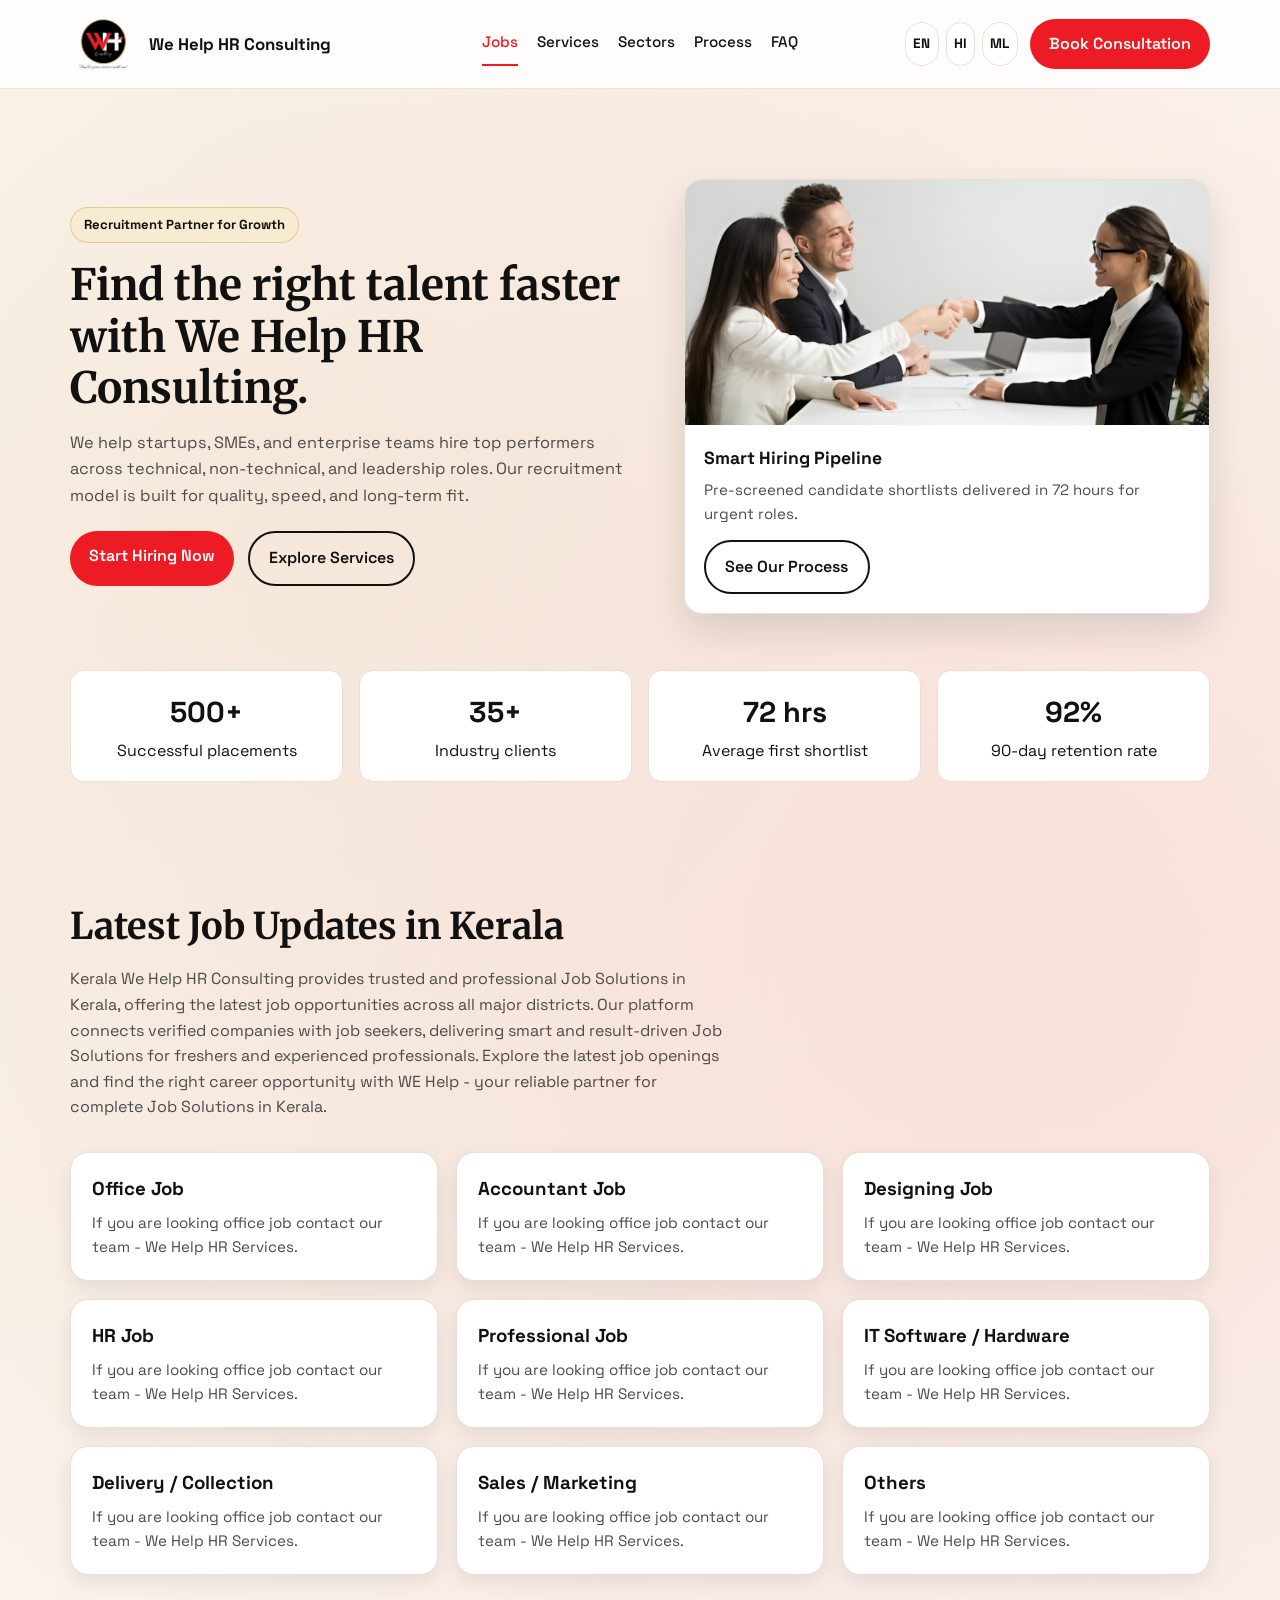
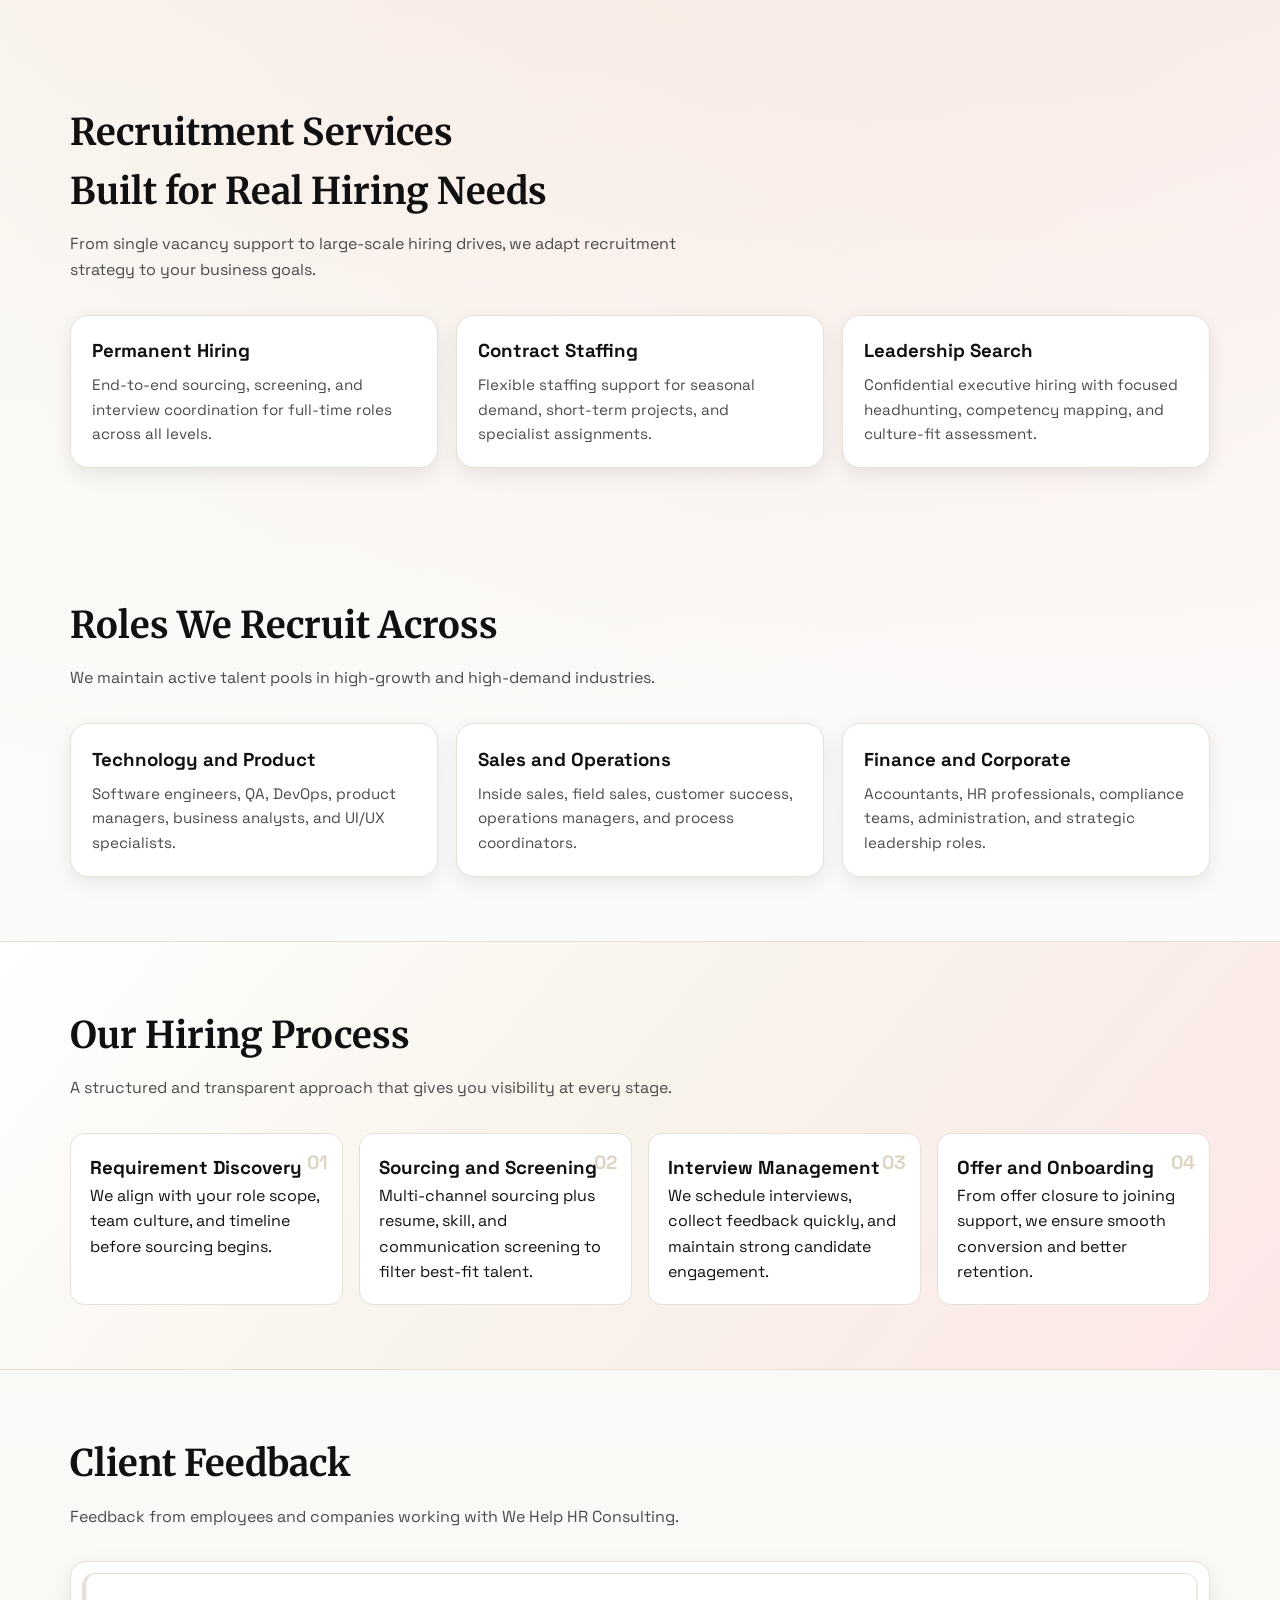
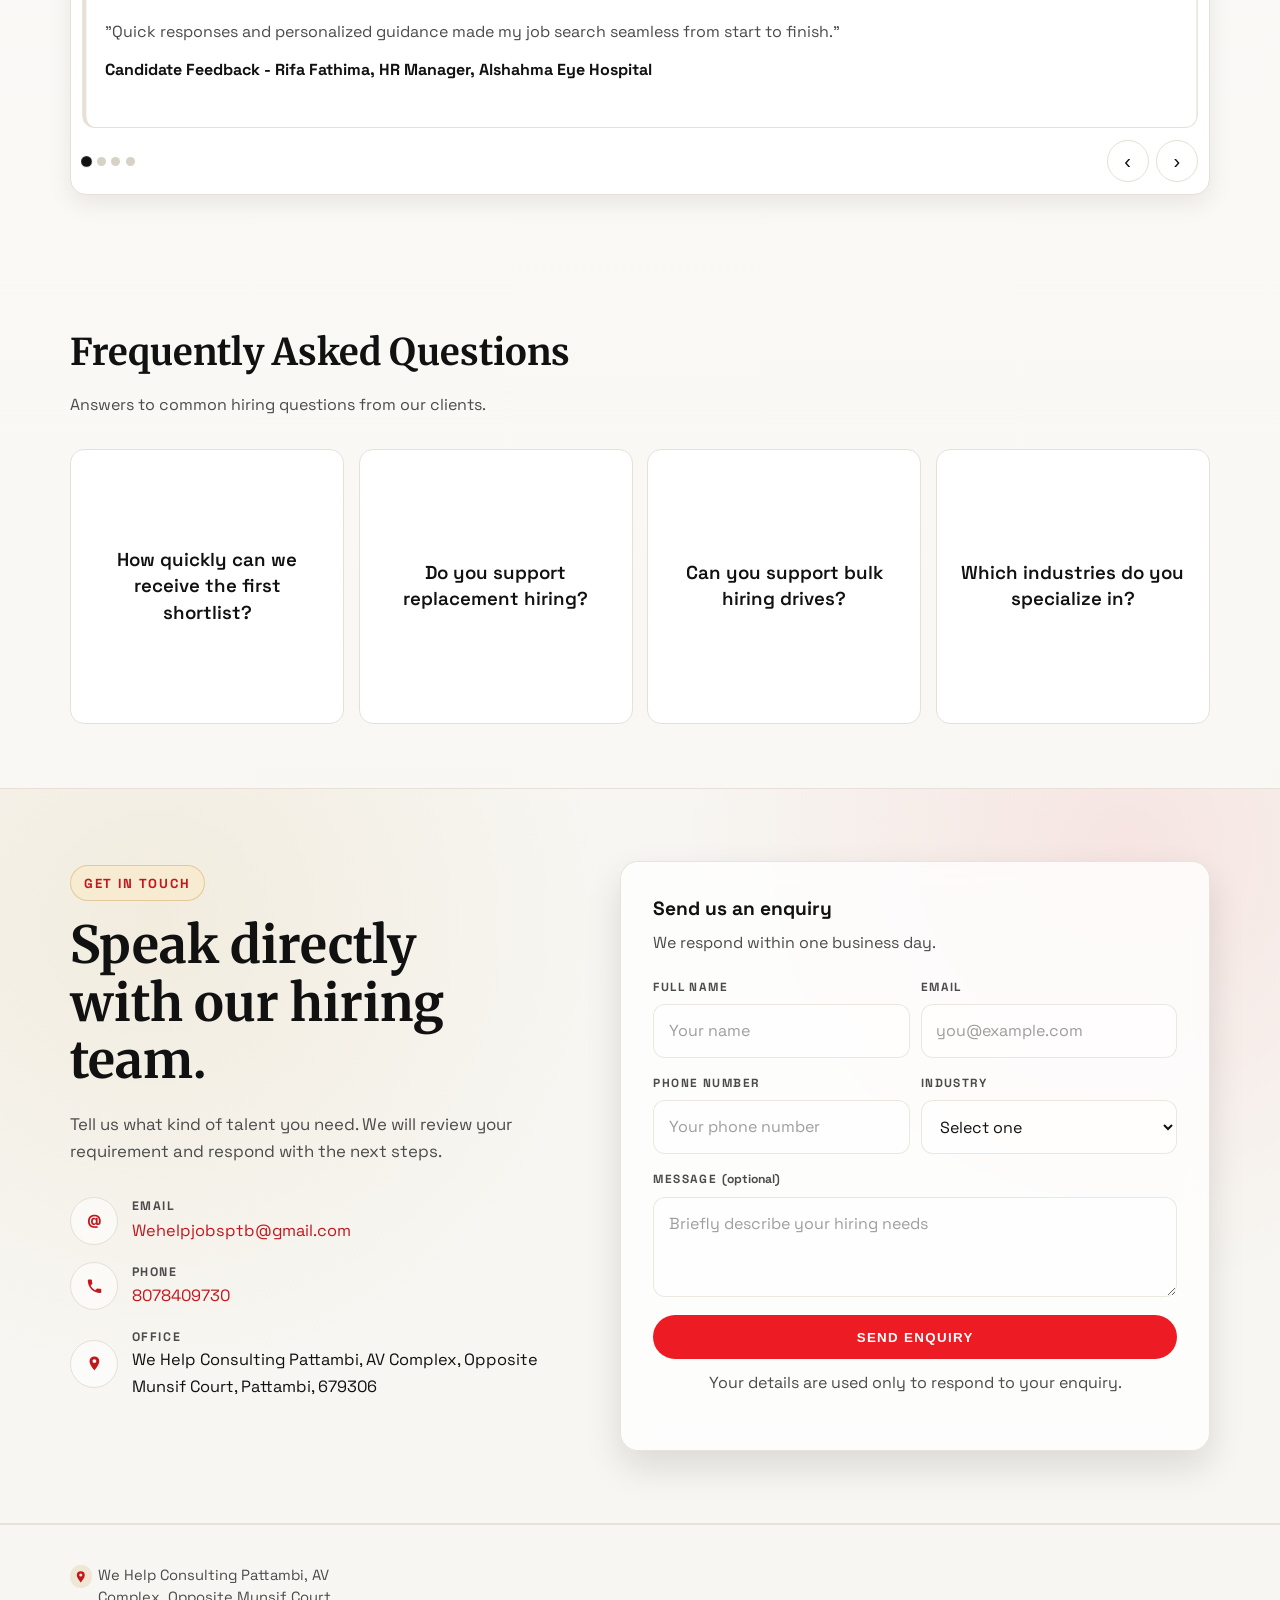
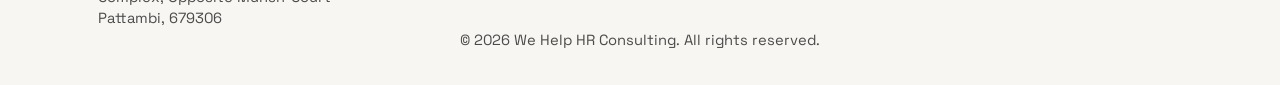
==== index.html @ 976074f3 "Add files via upload" ====
﻿<!DOCTYPE html>
<html lang="en">
<head>
  <meta charset="UTF-8">
  <meta name="viewport" content="width=device-width, initial-scale=1.0">
  <title>We Help HR Consulting | HR Recruiting</title>
  <meta name="description" content="We Help HR Consulting connects businesses with high-performing talent through fast, reliable recruitment solutions.">
  <link rel="canonical" href="index.html">
  <meta property="og:title" content="We Help HR Consulting">
  <meta property="og:description" content="HR recruitment solutions for fast and reliable hiring.">
  <meta property="og:type" content="website">
  <meta property="og:image" content="assets/images/logo/headerbg.png">
  <meta property="og:locale" content="en_IN">
  <link rel="alternate" hreflang="en" href="index-en.html">
  <link rel="alternate" hreflang="hi" href="index-hi.html">
  <link rel="alternate" hreflang="ml" href="index-ml.html">
  <link rel="alternate" hreflang="x-default" href="index-en.html">
  <link rel="icon" type="image/png" href="assets/images/logo/faviconbg.png">
  <link rel="preconnect" href="https://fonts.googleapis.com">
  <link rel="preconnect" href="https://fonts.gstatic.com" crossorigin>
  <link href="https://fonts.googleapis.com/css2?family=Merriweather:wght@400;700&family=Space+Grotesk:wght@400;500;600;700&display=swap" rel="stylesheet">
  <link rel='stylesheet' href='styles.css'>
</head>
<body>
  <header>
    <div class="container nav-wrap">
      <a class="brand" href="#top">
        <img src="assets/images/logo/headerbg.png" alt="We Help HR Consulting logo" width="160" height="56" decoding="async">
        <span>We Help HR Consulting</span>
      </a>
      <button class="menu-toggle" type="button" aria-expanded="false" aria-controls="site-nav"><span></span><span></span><span></span><span class="sr-only">Toggle menu</span></button>
      <nav class="site-nav" id="site-nav">
        <ul>
          <li><a href="#jobs">Jobs</a></li>
          <li><a href="#services">Services</a></li>
          <li><a href="#sectors">Sectors</a></li>
          <li><a href="#process">Process</a></li>
          <li><a href="#faq">FAQ</a></li>
        </ul>
      </nav>
      <div class="header-actions">
        <div class="lang-switch"><a href="index-en.html">EN</a><a href="index-hi.html">HI</a><a href="index-ml.html">ML</a></div>
        <a href="#contact" class="btn btn-primary header-cta">Book Consultation</a>
      </div>
    </div>
  </header>

  <main id="top">
    <section class="hero">
      <div class="container hero-grid">
        <div>
          <div class="kicker">Recruitment Partner for Growth</div>
          <h1>Find the right talent faster with We Help HR Consulting.</h1>
          <p>
            We help startups, SMEs, and enterprise teams hire top performers across technical, non-technical, and leadership roles.
            Our recruitment model is built for quality, speed, and long-term fit.
          </p>
          <div class="hero-actions">
            <a href="#contact" class="btn btn-primary">Start Hiring Now</a>
            <a href="#services" class="btn btn-secondary">Explore Services</a>
          </div>
        </div>
        <article class="hero-card">
          <img src="assets/images/etc/recruit2.jpeg" alt="Recruitment professionals meeting candidates" width="900" height="560" fetchpriority="high" decoding="async">
          <div class="hero-card-body">
            <h3>Smart Hiring Pipeline</h3>
            <p>Pre-screened candidate shortlists delivered in 72 hours for urgent roles.</p>
            <a href="#process" class="btn btn-secondary">See Our Process</a>
          </div>
        </article>
      </div>
    </section>

    <section class="stats">
      <div class="container stats-grid">
        <div class="stat">
          <h2>500+</h2>
          <p>Successful placements</p>
        </div>
        <div class="stat">
          <h2>35+</h2>
          <p>Industry clients</p>
        </div>
        <div class="stat">
          <h2>72 hrs</h2>
          <p>Average first shortlist</p>
        </div>
        <div class="stat">
          <h2>92%</h2>
          <p>90-day retention rate</p>
        </div>
      </div>
    </section>

    


    <section class="section" id="jobs">
      <div class="container">
        <div class="section-heading">
          <h2>Latest Job Updates in Kerala</h2>
          <p>Kerala We Help HR Consulting provides trusted and professional Job Solutions in Kerala, offering the latest job opportunities across all major districts. Our platform connects verified companies with job seekers, delivering smart and result-driven Job Solutions for freshers and experienced professionals. Explore the latest job openings and find the right career opportunity with WE Help - your reliable partner for complete Job Solutions in Kerala.</p>
        </div>
        <div class="cards-3">
          <article class="card">
            <h3>Office Job</h3>
            <p>If you are looking office job contact our team - We Help HR Services.</p>
          </article>
          <article class="card">
            <h3>Accountant Job</h3>
            <p>If you are looking office job contact our team - We Help HR Services.</p>
          </article>
          <article class="card">
            <h3>Designing Job</h3>
            <p>If you are looking office job contact our team - We Help HR Services.</p>
          </article>
          <article class="card">
            <h3>HR Job</h3>
            <p>If you are looking office job contact our team - We Help HR Services.</p>
          </article>
          <article class="card">
            <h3>Professional Job</h3>
            <p>If you are looking office job contact our team - We Help HR Services.</p>
          </article>
          <article class="card">
            <h3>IT Software / Hardware</h3>
            <p>If you are looking office job contact our team - We Help HR Services.</p>
          </article>
          <article class="card">
            <h3>Delivery / Collection</h3>
            <p>If you are looking office job contact our team - We Help HR Services.</p>
          </article>
          <article class="card">
            <h3>Sales / Marketing</h3>
            <p>If you are looking office job contact our team - We Help HR Services.</p>
          </article>
          <article class="card">
            <h3>Others</h3>
            <p>If you are looking office job contact our team - We Help HR Services.</p>
          </article>
        </div>
      </div>
    </section>

    <section class="section" id="services">
      <div class="container">
        <div class="section-heading">
          <h2>Recruitment Services Built for Real Hiring Needs</h2>
          <p>From single vacancy support to large-scale hiring drives, we adapt recruitment strategy to your business goals.</p>
        </div>
        <div class="cards-3">
          <article class="card">
            <h3>Permanent Hiring</h3>
            <p>End-to-end sourcing, screening, and interview coordination for full-time roles across all levels.</p>
          </article>
          <article class="card">
            <h3>Contract Staffing</h3>
            <p>Flexible staffing support for seasonal demand, short-term projects, and specialist assignments.</p>
          </article>
          <article class="card">
            <h3>Leadership Search</h3>
            <p>Confidential executive hiring with focused headhunting, competency mapping, and culture-fit assessment.</p>
          </article>
        </div>
      </div>
    </section>

    <section class="section" id="sectors">
      <div class="container">
        <div class="section-heading">
          <h2>Roles We Recruit Across</h2>
          <p>We maintain active talent pools in high-growth and high-demand industries.</p>
        </div>
        <div class="cards-3">
          <article class="card">
            <h3>Technology and Product</h3>
            <p>Software engineers, QA, DevOps, product managers, business analysts, and UI/UX specialists.</p>
          </article>
          <article class="card">
            <h3>Sales and Operations</h3>
            <p>Inside sales, field sales, customer success, operations managers, and process coordinators.</p>
          </article>
          <article class="card">
            <h3>Finance and Corporate</h3>
            <p>Accountants, HR professionals, compliance teams, administration, and strategic leadership roles.</p>
          </article>
        </div>
      </div>
    </section>

    <section class="section process" id="process">
      <div class="container">
        <div class="section-heading">
          <h2>Our Hiring Process</h2>
          <p>A structured and transparent approach that gives you visibility at every stage.</p>
        </div>
        <div class="steps">
          <article class="step">
            <h3>Requirement Discovery</h3>
            <p>We align with your role scope, team culture, and timeline before sourcing begins.</p>
          </article>
          <article class="step">
            <h3>Sourcing and Screening</h3>
            <p>Multi-channel sourcing plus resume, skill, and communication screening to filter best-fit talent.</p>
          </article>
          <article class="step">
            <h3>Interview Management</h3>
            <p>We schedule interviews, collect feedback quickly, and maintain strong candidate engagement.</p>
          </article>
          <article class="step">
            <h3>Offer and Onboarding</h3>
            <p>From offer closure to joining support, we ensure smooth conversion and better retention.</p>
          </article>
        </div>
      </div>
    </section>

    <section class="section">
      <div class="container">
        <div class="section-heading">
          <h2>Client Feedback</h2>
          <p>Feedback from employees and companies working with We Help HR Consulting.</p>
        </div>
        <div class="feedback-slider" data-slider>
          <div class="feedback-viewport">
            <div class="feedback-track" data-slider-track>
              <div class="feedback-slide">
                <article class="quote">
                  <p>"Quick responses and personalized guidance made my job search seamless from start to finish."</p>
                  <strong>Candidate Feedback - Rifa Fathima, HR Manager, Alshahma Eye Hospital</strong>
                </article>
              </div>
              <div class="feedback-slide">
                <article class="quote">
                  <p>"They connected me with ideal opportunities and ensured smooth onboarding support."</p>
                  <strong>Candidate Feedback - Sruthi MC, Accountant, Ashriya Builders</strong>
                </article>
              </div>
              <div class="feedback-slide">
                <article class="quote">
                  <p>"Reliable talent sourcing with excellent communication throughout the hiring process."</p>
                  <strong>Company Feedback - Navami Menon, Coordinator, Diya Group</strong>
                </article>
              </div>
              <div class="feedback-slide">
                <article class="quote">
                  <p>"Efficient placements and proactive follow-ups helped us build a strong team fast."</p>
                  <strong>Company Feedback - Vineeth P, Manager, Musamiha Group</strong>
                </article>
              </div>
            </div>
          </div>
          <div class="feedback-controls">
            <div class="feedback-dots" data-slider-dots></div>
            <div class="feedback-nav">
              <button type="button" class="feedback-btn" data-slider-prev aria-label="Previous feedback">&#8249;</button>
              <button type="button" class="feedback-btn" data-slider-next aria-label="Next feedback">&#8250;</button>
            </div>
          </div>
        </div>
      </div>
    </section>

    <section class="section" id="faq">
      <div class="container">
        <div class="section-heading">
          <h2>Frequently Asked Questions</h2>
          <p>Answers to common hiring questions from our clients.</p>
        </div>
        <div class="faq-list">
          <article class="faq-card" tabindex="0">
            <h3 class="faq-question">How quickly can we receive the first shortlist?</h3>
            <p class="faq-answer">For most active roles, we share the first screened shortlist within 72 hours.</p>
          </article>
          <article class="faq-card" tabindex="0">
            <h3 class="faq-question">Do you support replacement hiring?</h3>
            <p class="faq-answer">Yes. We provide a replacement window based on role level and hiring plan.</p>
          </article>
          <article class="faq-card" tabindex="0">
            <h3 class="faq-question">Can you support bulk hiring drives?</h3>
            <p class="faq-answer">Absolutely. We run dedicated pipelines for volume hiring and track weekly progress.</p>
          </article>
          <article class="faq-card" tabindex="0">
            <h3 class="faq-question">Which industries do you specialize in?</h3>
            <p class="faq-answer">We actively hire across technology, manufacturing, operations, finance, and corporate functions.</p>
          </article>
        </div>
      </div>
    </section>

    <section class="contact-section" id="contact">
      <div class="container contact-grid">
        <div class="contact-copy">
          <div class="kicker">Get in touch</div>
          <h2>Speak directly with our hiring team.</h2>
          <p>Tell us what kind of talent you need. We will review your requirement and respond with the next steps.</p>
          <div class="contact-methods">
            <a class="contact-method" href="mailto:Wehelpjobsptb@gmail.com">
              <span aria-hidden="true">@</span>
              <strong>Email</strong>
              <em>Wehelpjobsptb@gmail.com</em>
            </a>
            <a class="contact-method" href="tel:8078409730">
              <span aria-hidden="true">
                <svg viewBox="0 0 24 24" focusable="false">
                  <path fill="currentColor" d="M6.6 10.8c1.6 3.1 3.5 5 6.6 6.6l2.2-2.2c.3-.3.8-.4 1.2-.3 1.3.4 2.6.6 4 .6.7 0 1.2.5 1.2 1.2v3.5c0 .7-.5 1.2-1.2 1.2C10.7 21.4 2.6 13.3 2.6 3.4c0-.7.5-1.2 1.2-1.2h3.5c.7 0 1.2.5 1.2 1.2 0 1.4.2 2.8.6 4 .1.4 0 .9-.3 1.2l-2.2 2.2z"/>
                </svg>
              </span>
              <strong>Phone</strong>
              <em>8078409730</em>
            </a>
            <div class="contact-method">
              <span aria-hidden="true">
                <svg viewBox="0 0 24 24" focusable="false">
                  <path fill="currentColor" d="M12 2a7 7 0 0 0-7 7c0 5.25 7 13 7 13s7-7.75 7-13a7 7 0 0 0-7-7zm0 9.5A2.5 2.5 0 1 1 12 6a2.5 2.5 0 0 1 0 5.5z"/>
                </svg>
              </span>
              <strong>Office</strong>
              <em>We Help Consulting Pattambi, AV Complex, Opposite Munsif Court, Pattambi, 679306</em>
            </div>
          </div>
        </div>
        <form class="inquiry-form" data-endpoint="" autocomplete="on">
          <h3>Send us an enquiry</h3>
          <p>We respond within one business day.</p>
          <div class="form-grid">
            <label class="field">
              <span>Full Name</span>
              <input type="text" name="fullName" placeholder="Your name" autocomplete="name" required>
            </label>
            <label class="field">
              <span>Email</span>
              <input type="email" name="email" placeholder="you@example.com" autocomplete="email" required>
            </label>
            <label class="field">
              <span>Phone number</span>
              <input type="tel" name="phone" placeholder="Your phone number" autocomplete="tel" required>
            </label>
            <label class="field">
              <span>Industry</span>
              <select name="industry" required>
                <option value="" selected disabled>Select one</option>
                <option value="Technology and Product">Technology and Product</option>
                <option value="Sales and Operations">Sales and Operations</option>
                <option value="Finance and Corporate">Finance and Corporate</option>
              </select>
            </label>
            <label class="field full">
              <span>Message <small>(optional)</small></span>
              <textarea name="message" placeholder="Briefly describe your hiring needs"></textarea>
            </label>
          </div>
          <button class="btn btn-primary" type="submit">Send enquiry</button>
          <p class="form-status" role="alert" aria-live="assertive"></p>
          <p class="form-note">Your details are used only to respond to your enquiry.</p>
        </form>
      </div>
    </section>
  </main>

  <footer>
    <div class="container">
      <p class="footer-location">
        <span class="location-badge" aria-hidden="true">
          <svg viewBox="0 0 24 24" role="img" focusable="false">
            <path fill="currentColor" d="M12 2a7 7 0 0 0-7 7c0 5.25 7 13 7 13s7-7.75 7-13a7 7 0 0 0-7-7zm0 9.5A2.5 2.5 0 1 1 12 6a2.5 2.5 0 0 1 0 5.5z"/>
          </svg>
        </span>
        <span class="location-copy">We Help Consulting Pattambi, AV<br>Complex, Opposite Munsif Court<br>Pattambi, 679306</span>
      </p>
      <p>&copy; 2026 We Help HR Consulting. All rights reserved.</p>
    </div>
  </footer>
  <div class="mobile-sticky-cta" aria-label="Quick actions">
    <a href="#contact" class="btn btn-primary">Hire Now</a>
    <a href="tel:8078409730" class="btn btn-secondary">Call Us</a>
  </div>
  <button type="button" class="back-to-top" aria-label="Back to top">&uarr;</button>
  <script defer src='script.js'></script>
</body>
</html>
---- styles.css ----
:root {
      --bg: #F7F6F2;
      --surface: #FFFFFF;
      --paper: #ffffff;
      --ink: #111111;
      --muted: #4B4B4B;
      --primary: #ED1C24;
      --primary-hover: #C4161C;
      --primary-soft: #FDE7E8;
      --secondary: #111111;
      --accent: #D4AF6A;
      --accent-soft: #F7EBD1;
      --border: #E6E0D6;
      --shadow: 0 16px 36px rgba(17, 17, 17, 0.12);
      --radius: 18px;
    }

    * {
      box-sizing: border-box;
      margin: 0;
      padding: 0;
    }

    html {
      scroll-behavior: smooth;
    }

    body {
      font-family: "Space Grotesk", sans-serif;
      color: var(--ink);
      line-height: 1.6;
      background:
        radial-gradient(circle at 20% 10%, rgba(212, 175, 106, 0.2), transparent 42%),
        radial-gradient(circle at 85% 20%, rgba(237, 28, 36, 0.1), transparent 36%),
        linear-gradient(180deg, #ffffff 0%, var(--bg) 100%);
      overflow-x: hidden;
    }

    html[lang="hi"] body {
      font-family: "Noto Sans Devanagari", sans-serif;
      line-height: 1.72;
    }

    html[lang="hi"] h1 {
      font-family: "Rozha One", "Noto Sans Devanagari", serif;
      font-weight: 400;
      line-height: 1.18;
    }

    html[lang="hi"] h2,
    html[lang="hi"] h3,
    html[lang="hi"] .brand,
    html[lang="hi"] .kicker,
    html[lang="hi"] .btn,
    html[lang="hi"] nav,
    html[lang="hi"] .stat h2,
    html[lang="hi"] .lang-switch {
      font-family: "Poppins", "Noto Sans Devanagari", sans-serif;
    }

    html[lang="ml"] body {
      font-family: "Noto Sans Malayalam", sans-serif;
      line-height: 1.72;
    }

    html[lang="ml"] h1 {
      font-family: "Chilanka", "Noto Sans Malayalam", cursive;
      font-weight: 400;
      line-height: 1.24;
    }

    html[lang="ml"] h2,
    html[lang="ml"] h3,
    html[lang="ml"] .brand,
    html[lang="ml"] .kicker,
    html[lang="ml"] .btn,
    html[lang="ml"] nav,
    html[lang="ml"] .stat h2,
    html[lang="ml"] .lang-switch {
      font-family: "Anek Malayalam", "Noto Sans Malayalam", sans-serif;
    }

    html[lang="ml"] .hero h1 {
      font-size: clamp(1.45rem, 3vw, 2.35rem);
    }

    html[lang="ml"] .site-nav ul {
      gap: 0.72rem;
    }

    html[lang="ml"] nav ul > li:not(.lang-switch) > a {
      font-size: 0.86rem;
      padding-inline: 0.12rem;
      white-space: nowrap;
    }

    html[lang="ml"] .header-cta {
      font-size: 0.84rem;
      padding: 0.66rem 0.95rem;
    }

    html[lang="hi"] .site-nav ul {
      gap: 0.82rem;
    }

    html[lang="hi"] nav ul > li:not(.lang-switch) > a {
      font-size: 0.89rem;
      padding-inline: 0.12rem;
      white-space: nowrap;
    }


    img {
      max-width: 100%;
      display: block;
    }

    .container {
      width: min(1140px, 92%);
      margin: 0 auto;
    }

    .hero-grid > *,
    .stats-grid > *,
    .cards-3 > *,
    .steps > *,
    .testimonials > *,
    .contact-grid > * {
      min-width: 0;
    }

    header {
      position: sticky;
      top: 0;
      z-index: 100;
      backdrop-filter: blur(10px);
      background-color: rgba(255, 255, 255, 0.86);
      border-bottom: 1px solid rgba(230, 224, 214, 0.82);
    }

    .nav-wrap {
      display: grid;
      grid-template-columns: minmax(0, 1fr) auto minmax(0, 1fr);
      align-items: center;
      padding: 1rem 0;
      gap: 1rem;
      position: relative;
    }

    .brand {
      display: flex;
      align-items: center;
      gap: 0.75rem;
      justify-self: start;
      text-decoration: none;
      color: var(--ink);
      font-weight: 700;
      font-size: 1.05rem;
    }

    .brand img {
      width: auto;
      height: clamp(46px, 5.4vw, 56px);
      border-radius: 0;
      border: none;
      object-fit: contain;
    }

    nav ul {
      display: flex;
      list-style: none;
      gap: 1.2rem;
      align-items: center;
    }

    .site-nav {
      justify-self: center;
      margin-left: 0;
    }

    .header-actions {
      display: inline-flex;
      align-items: center;
      justify-self: end;
      gap: 0.75rem;
      min-width: 0;
    }

    .menu-toggle {
      display: none;
      border: 1px solid var(--border);
      background: #fff;
      border-radius: 10px;
      width: 46px;
      height: 42px;
      align-items: center;
      justify-content: center;
      flex-direction: column;
      gap: 5px;
      cursor: pointer;
    }

    .menu-toggle span {
      display: block;
      width: 18px;
      height: 2px;
      background: var(--ink);
      border-radius: 99px;
      transition: transform 0.2s ease, opacity 0.2s ease;
    }

    .menu-toggle[aria-expanded="true"] span:nth-child(1) {
      transform: translateY(7px) rotate(45deg);
    }

    .menu-toggle[aria-expanded="true"] span:nth-child(2) {
      opacity: 0;
    }

    .menu-toggle[aria-expanded="true"] span:nth-child(3) {
      transform: translateY(-7px) rotate(-45deg);
    }

    .sr-only {
      position: absolute;
      width: 1px;
      height: 1px;
      padding: 0;
      margin: -1px;
      overflow: hidden;
      clip: rect(0, 0, 0, 0);
      white-space: nowrap;
      border: 0;
    }

    .lang-switch {
      display: flex;
      align-items: center;
      gap: 0.45rem;
      margin-left: 0;
      font-size: 0.85rem;
      color: var(--muted);
    }

    .lang-switch a {
      text-decoration: none;
      color: var(--secondary);
      font-weight: 700;
      padding: 0.2rem 0.45rem;
      border-radius: 999px;
      border: 1px solid var(--border);
      background: #fff;
      transition: box-shadow 0.2s ease, transform 0.2s ease;
      min-height: 44px;
      display: inline-flex;
      align-items: center;
    }

    .lang-switch a[aria-current="page"] {
      background: var(--secondary);
      color: #fff;
      border-color: var(--secondary);
    }

    .lang-switch a:hover {
      transform: translateY(-1px);
      box-shadow: 0 8px 16px rgba(17, 17, 17, 0.14);
    }

    nav ul > li:not(.lang-switch) > a {
      text-decoration: none;
      color: var(--ink);
      font-weight: 500;
      font-size: 0.95rem;
      position: relative;
      padding-bottom: 0.2rem;
      transition: color 0.2s ease;
      min-height: 44px;
      display: inline-flex;
      align-items: center;
    }

    nav ul > li:not(.lang-switch) > a.is-active {
      color: var(--primary);
    }

    nav ul > li:not(.lang-switch) > a.is-active::after {
      transform: scaleX(1);
    }

    nav ul > li:not(.lang-switch) > a::after {
      content: "";
      position: absolute;
      left: 0;
      bottom: 0;
      width: 100%;
      height: 2px;
      background: var(--primary);
      transform: scaleX(0);
      transform-origin: left;
      transition: transform 0.25s ease;
    }

    nav ul > li:not(.lang-switch) > a:hover::after,
    nav ul > li:not(.lang-switch) > a:focus-visible::after {
      transform: scaleX(1);
    }

    nav ul > li:not(.lang-switch) > a:hover,
    nav ul > li:not(.lang-switch) > a:focus-visible {
      color: var(--primary);
    }

    .btn {
      display: inline-block;
      padding: 0.78rem 1.2rem;
      border-radius: 999px;
      border: none;
      text-decoration: none;
      font-weight: 600;
      transition: transform 0.25s ease, box-shadow 0.25s ease, background-color 0.25s ease, color 0.25s ease;
      cursor: pointer;
      min-height: 44px;
    }

    .btn:hover {
      transform: translateY(-2px);
      box-shadow: 0 10px 20px rgba(17, 17, 17, 0.14);
    }

    .btn-primary {
      background: var(--primary);
      color: #fff;
    }

    .btn-primary:hover,
    .btn-primary:focus-visible {
      background: var(--primary-hover);
    }

    .header-cta {
      white-space: nowrap;
    }

    html[lang="hi"] .header-cta,
    html[lang="ml"] .header-cta {
      white-space: normal;
      text-align: center;
      line-height: 1.25;
      max-width: 185px;
    }

    .btn-secondary {
      background: transparent;
      color: var(--secondary);
      border: 2px solid var(--secondary);
    }

    .hero {
      padding: 5.6rem 0 3.5rem;
    }

    .hero-grid {
      display: grid;
      grid-template-columns: 1.05fr 0.95fr;
      gap: 2rem;
      align-items: center;
    }

    .kicker {
      display: inline-flex;
      align-items: center;
      gap: 0.4rem;
      background: var(--accent-soft);
      color: var(--ink);
      border: 1px solid rgba(212, 175, 106, 0.55);
      border-radius: 999px;
      padding: 0.4rem 0.8rem;
      font-size: 0.82rem;
      font-weight: 700;
      margin-bottom: 1rem;
      animation: reveal 0.7s ease both;
      max-width: 100%;
      text-wrap: pretty;
      overflow-wrap: anywhere;
    }

    h1 {
      font-family: "Merriweather", serif;
      font-size: clamp(1.6rem, 3.4vw, 2.7rem);
      line-height: 1.2;
      margin-bottom: 1rem;
      animation: reveal 0.8s ease both;
    }

    .hero p {
      color: var(--muted);
      font-size: 1.02rem;
      max-width: 60ch;
      margin-bottom: 1.4rem;
      animation: reveal 0.95s ease both;
    }

    .hero-actions {
      display: flex;
      flex-wrap: wrap;
      gap: 0.85rem;
      animation: reveal 1.1s ease both;
    }

    .hero-card {
      background: var(--paper);
      border: 1px solid var(--border);
      border-radius: var(--radius);
      box-shadow: var(--shadow);
      overflow: hidden;
      animation: float-in 1s ease both;
    }

    .hero-card img {
      width: 100%;
      height: clamp(205px, 31vw, 245px);
      object-fit: cover;
    }

    .hero-card-body {
      padding: 1.2rem;
    }

    .hero-card-body h3 {
      margin-bottom: 0.35rem;
      font-size: 1.1rem;
    }

    .hero-card-body p {
      color: var(--muted);
      font-size: 0.94rem;
      margin-bottom: 0.85rem;
    }

    .stats {
      padding-bottom: 3.2rem;
    }

    .trust-strip {
      padding: 0.5rem 0 2.4rem;
    }

    .trust-wrap {
      background: #fff;
      border: 1px solid var(--border);
      border-radius: 14px;
      padding: 1rem;
      display: grid;
      gap: 0.8rem;
    }

    .trust-wrap h3 {
      font-size: 1rem;
    }

    .trust-logos {
      display: grid;
      grid-template-columns: repeat(5, minmax(0, 1fr));
      gap: 0.6rem;
    }

    .logo-chip {
      text-align: center;
      background: #fbf7ef;
      border: 1px solid var(--border);
      border-radius: 9px;
      font-size: 0.82rem;
      font-weight: 700;
      padding: 0.5rem;
    }

    .stats-grid {
      display: grid;
      grid-template-columns: repeat(4, minmax(0, 1fr));
      gap: 1rem;
    }

    .stat {
      background: var(--surface);
      border: 1px solid var(--border);
      border-radius: 14px;
      padding: 1.1rem;
      text-align: center;
      animation: reveal-up 0.6s ease both;
    }

    .stat h2 {
      font-size: 1.8rem;
      color: var(--secondary);
      margin-bottom: 0.2rem;
    }

    .section {
      padding: 4rem 0;
      scroll-margin-top: 96px;
    }

    main section[id],
    main[id] {
      scroll-margin-top: 96px;
    }

    .section-heading {
      max-width: 66ch;
      margin-bottom: 2rem;
    }

    .section-heading h2 {
      font-family: "Merriweather", serif;
      font-size: clamp(1.6rem, 3vw, 2.3rem);
      margin-bottom: 0.65rem;
      text-wrap: balance;
      overflow-wrap: anywhere;
    }

    .section-heading h3 {
      font-family: "Merriweather", serif;
      font-size: clamp(1.1rem, 2.1vw, 1.4rem);
      margin-bottom: 0.5rem;
      text-wrap: balance;
      overflow-wrap: anywhere;
    }

    .section-heading p {
      color: var(--muted);
      overflow-wrap: anywhere;
      max-width: 72ch;
    }

    .bounded-copy {
      max-width: 62ch;
    }

    .cards-3 {
      display: grid;
      grid-template-columns: repeat(3, minmax(0, 1fr));
      gap: 1.1rem;
    }

    .card {
      background: var(--paper);
      border: 1px solid var(--border);
      border-radius: var(--radius);
      padding: 1.3rem;
      box-shadow: 0 7px 20px rgba(17, 17, 17, 0.08);
      transition: transform 0.25s ease, box-shadow 0.25s ease;
    }

    .card:hover {
      transform: translateY(-4px);
      box-shadow: 0 14px 28px rgba(17, 17, 17, 0.16);
    }

    .card h3 {
      margin-bottom: 0.45rem;
      overflow-wrap: anywhere;
    }

    .card p {
      color: var(--muted);
      font-size: 0.95rem;
    }

    .process {
      background: linear-gradient(130deg, #ffffff 0%, #f8f3ea 48%, #fde7e8 100%);
      border-top: 1px solid var(--border);
      border-bottom: 1px solid var(--border);
    }

    .steps {
      display: grid;
      grid-template-columns: repeat(4, minmax(0, 1fr));
      gap: 1rem;
      counter-reset: step;
    }

    .step {
      background: #fff;
      border-radius: 14px;
      border: 1px solid var(--border);
      padding: 1.2rem;
      position: relative;
      overflow: hidden;
      transition: transform 0.25s ease, box-shadow 0.25s ease;
    }

    .step::before {
      counter-increment: step;
      content: "0" counter(step);
      position: absolute;
      top: 0.9rem;
      right: 0.9rem;
      font-weight: 700;
      color: #ded4c3;
      font-size: 1.2rem;
    }

    .step:hover {
      transform: translateY(-4px);
      box-shadow: 0 14px 28px rgba(17, 17, 17, 0.16);
    }

    .testimonials {
      display: grid;
      grid-template-columns: repeat(2, minmax(0, 1fr));
      gap: 1rem;
    }

    .feedback-slider {
      border: 1px solid var(--border);
      border-radius: 16px;
      background: #ffffff;
      padding: 0.7rem;
      box-shadow: 0 8px 24px rgba(17, 17, 17, 0.08);
    }

    .feedback-viewport {
      overflow: hidden;
      border-radius: 12px;
    }

    .feedback-track {
      display: flex;
      transition: transform 0.35s ease;
      will-change: transform;
    }

    .feedback-slide {
      min-width: 100%;
    }

    .feedback-slider .quote {
      margin: 0;
      border-left-width: 4px;
      border-radius: 12px;
      min-height: 155px;
      display: flex;
      flex-direction: column;
      justify-content: center;
    }

    .quote strong {
      overflow-wrap: anywhere;
    }

    .feedback-controls {
      display: flex;
      align-items: center;
      justify-content: space-between;
      gap: 0.8rem;
      margin-top: 0.75rem;
    }

    .feedback-nav {
      display: inline-flex;
      gap: 0.45rem;
    }

    .feedback-btn {
      width: 42px;
      height: 42px;
      border-radius: 999px;
      border: 1px solid var(--border);
      background: #fff;
      color: var(--secondary);
      font-size: 1.25rem;
      line-height: 1;
      cursor: pointer;
    }

    .feedback-dots {
      display: inline-flex;
      gap: 0.35rem;
      align-items: center;
    }

    .feedback-dot {
      width: 9px;
      height: 9px;
      border-radius: 999px;
      border: 0;
      background: #d8d1c6;
      cursor: pointer;
    }

    .feedback-dot.is-active {
      background: var(--secondary);
      transform: scale(1.2);
    }

    .quote {
      background: #fff;
      border-left: 5px solid var(--secondary);
      border-radius: 12px;
      border: 1px solid var(--border);
      padding: 1.2rem;
    }

    .quote p {
      color: var(--muted);
      margin-bottom: 0.75rem;
    }

    .faq-list {
      display: grid;
      grid-template-columns: repeat(4, minmax(0, 1fr));
      gap: 0.9rem;
    }

    .faq-card {
      background: #fff;
      border: 1px solid var(--border);
      border-radius: 14px;
      aspect-ratio: 1 / 1;
      position: relative;
      overflow: hidden;
      padding: 1rem;
      display: grid;
      place-items: center;
      text-align: center;
      cursor: pointer;
      transition: transform 0.22s ease, box-shadow 0.22s ease;
    }

    .faq-question {
      margin: 0;
      font-weight: 600;
      line-height: 1.4;
      transition: opacity 0.2s ease, transform 0.2s ease;
      overflow-wrap: anywhere;
    }

    .faq-answer {
      position: absolute;
      inset: 0;
      margin: 0;
      padding: 1rem;
      background: linear-gradient(150deg, #ffffff 0%, #f7ebd1 100%);
      color: var(--ink);
      display: grid;
      place-items: center;
      opacity: 0;
      transform: translateY(10px);
      transition: opacity 0.2s ease, transform 0.2s ease;
      line-height: 1.5;
      font-size: 0.94rem;
    }

    .faq-card:hover,
    .faq-card:focus-visible {
      transform: translateY(-3px);
      box-shadow: 0 12px 24px rgba(17, 17, 17, 0.14);
    }

    .faq-card:hover .faq-answer,
    .faq-card:focus-visible .faq-answer {
      opacity: 1;
      transform: translateY(0);
    }

    .faq-card:hover .faq-question,
    .faq-card:focus-visible .faq-question {
      opacity: 0;
      transform: translateY(-8px);
    }

    @media (hover: none) and (pointer: coarse) {
      .faq-card {
        aspect-ratio: auto;
        min-height: 180px;
        cursor: default;
        display: block;
        text-align: left;
        transform: none;
        box-shadow: none;
      }

      .faq-question {
        opacity: 1;
        transform: none;
        margin-bottom: 0.55rem;
      }

      .faq-answer {
        position: static;
        inset: auto;
        opacity: 1;
        transform: none;
        padding: 0;
        background: transparent;
        display: block;
        text-align: left;
      }

      .faq-card:hover,
      .faq-card:focus-visible {
        transform: none;
        box-shadow: none;
      }

      .faq-card:hover .faq-question,
      .faq-card:focus-visible .faq-question {
        opacity: 1;
        transform: none;
      }

      .faq-card:hover .faq-answer,
      .faq-card:focus-visible .faq-answer {
        opacity: 1;
        transform: none;
      }
    }

    .contact-section {
      padding: 4.5rem 0;
      background:
        radial-gradient(circle at 12% 18%, rgba(212, 175, 106, 0.14), transparent 36%),
        radial-gradient(circle at 88% 8%, rgba(237, 28, 36, 0.08), transparent 34%),
        var(--bg);
      color: var(--ink);
      border-top: 1px solid var(--border);
      border-bottom: 1px solid var(--border);
    }

    .contact-grid {
      display: grid;
      grid-template-columns: minmax(0, 0.92fr) minmax(360px, 1.08fr);
      gap: clamp(1.4rem, 4vw, 3rem);
      align-items: start;
    }

    .contact-copy {
      padding-top: 0.3rem;
    }

    .contact-copy .kicker {
      color: var(--primary-hover);
      letter-spacing: 0.14em;
      text-transform: uppercase;
    }

    .contact-copy h2 {
      font-family: "Merriweather", serif;
      font-size: clamp(2rem, 4vw, 3.45rem);
      line-height: 1.12;
      max-width: 11ch;
      margin-bottom: 1.35rem;
    }

    .contact-copy p {
      color: var(--muted);
      font-size: 1.05rem;
      max-width: 54ch;
      margin-bottom: 2rem;
    }

    .contact-methods {
      display: grid;
      gap: 1.1rem;
      max-width: 58ch;
    }

    .contact-method {
      display: grid;
      grid-template-columns: 48px 1fr;
      column-gap: 0.85rem;
      align-items: center;
      color: var(--ink);
      text-decoration: none;
    }

    .contact-method span {
      grid-row: span 2;
      width: 48px;
      height: 48px;
      border-radius: 999px;
      border: 1px solid var(--border);
      background: rgba(255, 255, 255, 0.58);
      color: var(--primary-hover);
      display: inline-flex;
      align-items: center;
      justify-content: center;
      font-weight: 700;
      font-size: 0.9rem;
    }

    .contact-method svg {
      width: 1.05rem;
      height: 1.05rem;
      display: block;
    }

    .contact-method strong {
      color: var(--muted);
      font-size: 0.77rem;
      text-transform: uppercase;
      letter-spacing: 0.13em;
    }

    .contact-method em {
      color: var(--ink);
      font-style: normal;
      font-size: 1.02rem;
      overflow-wrap: anywhere;
    }

    a.contact-method em {
      color: var(--primary-hover);
    }

    .inquiry-form {
      background: rgba(255, 255, 255, 0.78);
      border: 1px solid rgba(230, 224, 214, 0.86);
      border-radius: var(--radius);
      padding: clamp(1.25rem, 3vw, 2rem);
      color: var(--ink);
      box-shadow: var(--shadow);
      backdrop-filter: blur(14px);
    }

    .inquiry-form h3 {
      margin-bottom: 0.35rem;
      font-size: 1.2rem;
    }

    .inquiry-form > p {
      color: var(--muted);
      margin-bottom: 1.4rem;
    }

    .form-grid {
      display: grid;
      grid-template-columns: 1fr 1fr;
      gap: 1rem 0.7rem;
    }

    .field {
      display: flex;
      flex-direction: column;
      gap: 0.45rem;
    }

    .field.full {
      grid-column: 1 / -1;
    }

    .field span {
      color: var(--muted);
      font-size: 0.74rem;
      font-weight: 700;
      letter-spacing: 0.12em;
      text-transform: uppercase;
    }

    .field small {
      color: var(--muted);
      font-size: 0.76rem;
      letter-spacing: 0;
      text-transform: none;
    }

    .field input,
    .field select,
    .field textarea {
      width: 100%;
      border: 1px solid rgba(230, 224, 214, 0.76);
      border-radius: 12px;
      background: rgba(255, 255, 255, 0.54);
      color: var(--ink);
      padding: 0.82rem 0.9rem;
      min-height: 54px;
      font: inherit;
      transition: border-color 0.2s ease, background 0.2s ease, box-shadow 0.2s ease, backdrop-filter 0.2s ease;
    }

    .field input::placeholder,
    .field textarea::placeholder {
      color: rgba(75, 75, 75, 0.54);
    }

    .field input:hover,
    .field select:hover,
    .field textarea:hover,
    .field input:focus,
    .field select:focus,
    .field textarea:focus {
      border-color: rgba(237, 28, 36, 0.28);
      background: linear-gradient(135deg, rgba(255, 255, 255, 0.72), rgba(247, 235, 209, 0.42));
      box-shadow: inset 0 1px 0 rgba(255, 255, 255, 0.72), 0 12px 30px rgba(17, 17, 17, 0.08);
      backdrop-filter: blur(10px);
    }

    .field textarea {
      resize: vertical;
      min-height: 100px;
    }

    .inquiry-form .btn {
      width: 100%;
      margin-top: 1.15rem;
      border-radius: 999px;
      background: var(--primary);
      text-transform: uppercase;
      letter-spacing: 0.1em;
    }

    .inquiry-form .btn:disabled {
      cursor: wait;
      opacity: 0.72;
      transform: none;
    }

    .form-status {
      position: fixed;
      top: var(--header-height, 78px);
      left: 50%;
      z-index: 130;
      width: min(520px, calc(100% - 1.5rem));
      padding: 0.9rem 1rem;
      border: 1px solid rgba(230, 224, 214, 0.72);
      border-radius: var(--radius);
      background: linear-gradient(135deg, rgba(255, 255, 255, 0.78), rgba(247, 235, 209, 0.4));
      box-shadow: 0 18px 40px rgba(17, 17, 17, 0.14);
      backdrop-filter: blur(16px);
      font-size: 0.9rem;
      text-align: center;
      opacity: 0;
      pointer-events: none;
      transform: translate(-50%, -10px);
      transition: opacity 0.2s ease, transform 0.2s ease;
    }

    .form-status.visible {
      opacity: 1;
      transform: translate(-50%, 0);
    }

    .form-status.success {
      color: #14783d;
      border-color: rgba(20, 120, 61, 0.28);
    }

    .form-status.error {
      color: var(--primary-hover);
      border-color: rgba(196, 22, 28, 0.28);
    }

    .form-note {
      color: var(--muted);
      text-align: center;
      margin: 0.65rem auto 0;
      max-width: 48ch;
    }

    footer {
      padding: 2rem 0;
      border-top: 1px solid var(--border);
      color: var(--muted);
      font-size: 0.92rem;
      text-align: center;
    }

    .footer-location {
      margin-top: 0.55rem;
      display: flex;
      align-items: flex-start;
      justify-content: flex-start;
      gap: 0.38rem;
      max-width: 72ch;
      width: 100%;
      text-align: left;
    }

    .location-badge {
      width: 1.4rem;
      height: 1.4rem;
      border-radius: 999px;
      background: rgba(212, 175, 106, 0.22);
      color: var(--primary-hover);
      display: inline-flex;
      align-items: center;
      justify-content: center;
      flex-shrink: 0;
    }

    .location-badge svg {
      width: 0.85rem;
      height: 0.85rem;
    }

    .location-copy {
      line-height: 1.45;
    }

    .back-to-top {
      position: fixed;
      right: 14px;
      bottom: 14px;
      z-index: 120;
      opacity: 0;
      pointer-events: none;
      transform: translateY(10px);
      transition: opacity 0.2s ease, transform 0.2s ease;
      background: var(--secondary);
      color: #fff;
      border: none;
      border-radius: 999px;
      padding: 0.7rem 1rem;
      font-weight: 700;
      min-height: 44px;
      cursor: pointer;
      box-shadow: 0 10px 25px rgba(17, 17, 17, 0.22);
    }

    .back-to-top.visible {
      opacity: 1;
      pointer-events: auto;
      transform: translateY(0);
    }

    .mobile-sticky-cta {
      display: none;
      position: fixed;
      left: 0;
      right: 0;
      bottom: 0;
      z-index: 110;
      background: rgba(255, 255, 255, 0.96);
      border-top: 1px solid var(--border);
      padding: 0.55rem;
      gap: 0.55rem;
    }

    .mobile-sticky-cta .btn {
      flex: 1;
      text-align: center;
      min-height: 44px;
      padding: 0.7rem 0.75rem;
      font-size: 0.88rem;
    }

    a:focus-visible,
    button:focus-visible,
    input:focus-visible,
    select:focus-visible,
    textarea:focus-visible,
    summary:focus-visible {
      outline: 3px solid rgba(237, 28, 36, 0.28);
      outline-offset: 2px;
    }

    @keyframes reveal {
      from {
        opacity: 0;
        transform: translateY(14px);
      }
      to {
        opacity: 1;
        transform: translateY(0);
      }
    }

    @keyframes float-in {
      from {
        opacity: 0;
        transform: translateY(18px) scale(0.98);
      }
      to {
        opacity: 1;
        transform: translateY(0) scale(1);
      }
    }

    @keyframes reveal-up {
      from {
        opacity: 0;
        transform: translateY(12px);
      }
      to {
        opacity: 1;
        transform: translateY(0);
      }
    }

    @media (max-width: 1080px) {
      .brand span {
        display: none;
      }

      .nav-wrap {
        gap: 0.7rem;
      }

      nav ul {
        gap: 0.9rem;
      }
    }

    @media (max-width: 980px) {
      .hero-grid,
      .cards-3,
      .steps,
      .stats-grid,
      .testimonials {
        grid-template-columns: 1fr 1fr;
      }

      .contact-grid {
        grid-template-columns: 1fr;
      }

      .trust-logos {
        grid-template-columns: repeat(3, minmax(0, 1fr));
      }

      .faq-list {
        grid-template-columns: repeat(2, minmax(0, 1fr));
      }
    }

    @media (max-width: 860px) {
      .nav-wrap {
        grid-template-columns: auto 1fr;
      }

      .header-actions {
        grid-column: 1 / -1;
        justify-self: start;
      }

      .menu-toggle {
        display: inline-flex;
        justify-self: end;
      }

      .site-nav {
        grid-column: 1 / -1;
        justify-self: stretch;
        width: 100%;
        max-height: 0;
        opacity: 0;
        overflow: hidden;
        pointer-events: none;
        transition: max-height 0.28s ease, opacity 0.2s ease;
        margin-left: 0;
      }

      .site-nav.open {
        max-height: 460px;
        opacity: 1;
        pointer-events: auto;
      }

      .site-nav ul {
        flex-direction: column;
        align-items: flex-start;
        width: 100%;
        padding: 0.8rem;
        background: #ffffff;
        border: 1px solid var(--border);
        border-radius: 14px;
        box-shadow: 0 10px 30px rgba(17, 17, 17, 0.1);
      }

      .site-nav .lang-switch {
        margin-left: 0;
      }

      .site-nav ul > li {
        width: 100%;
      }

      .site-nav ul > li > a {
        width: 100%;
      }

      .header-cta {
        display: none;
      }

      .mobile-sticky-cta {
        display: flex;
      }

      body {
        padding-bottom: 68px;
      }

      .back-to-top {
        bottom: 82px;
      }
    }

    @media (max-width: 760px) {
      .hero {
        padding-top: 4rem;
      }

      .section {
        padding: 3.2rem 0;
      }

      .hero-grid,
      .cards-3,
      .steps,
      .stats-grid,
      .testimonials {
        grid-template-columns: 1fr;
      }

      .form-grid {
        grid-template-columns: 1fr;
      }

      .trust-logos {
        grid-template-columns: repeat(2, minmax(0, 1fr));
      }

      .feedback-controls {
        flex-direction: column;
        align-items: flex-start;
      }
    }

    @media (max-width: 480px) {
      .container {
        width: min(1140px, 94%);
      }

      .hero-actions .btn,
      .inquiry-form .btn {
        width: 100%;
        text-align: center;
      }

      .hero-card img {
        height: 210px;
      }

      .stat h2 {
        font-size: 1.55rem;
      }

      .faq-list {
        grid-template-columns: 1fr;
      }

      .faq-card {
        aspect-ratio: auto;
        min-height: 180px;
      }
    }

    @media (prefers-reduced-motion: reduce) {
      *,
      *::before,
      *::after {
        animation: none !important;
        transition: none !important;
        scroll-behavior: auto !important;
      }
    }
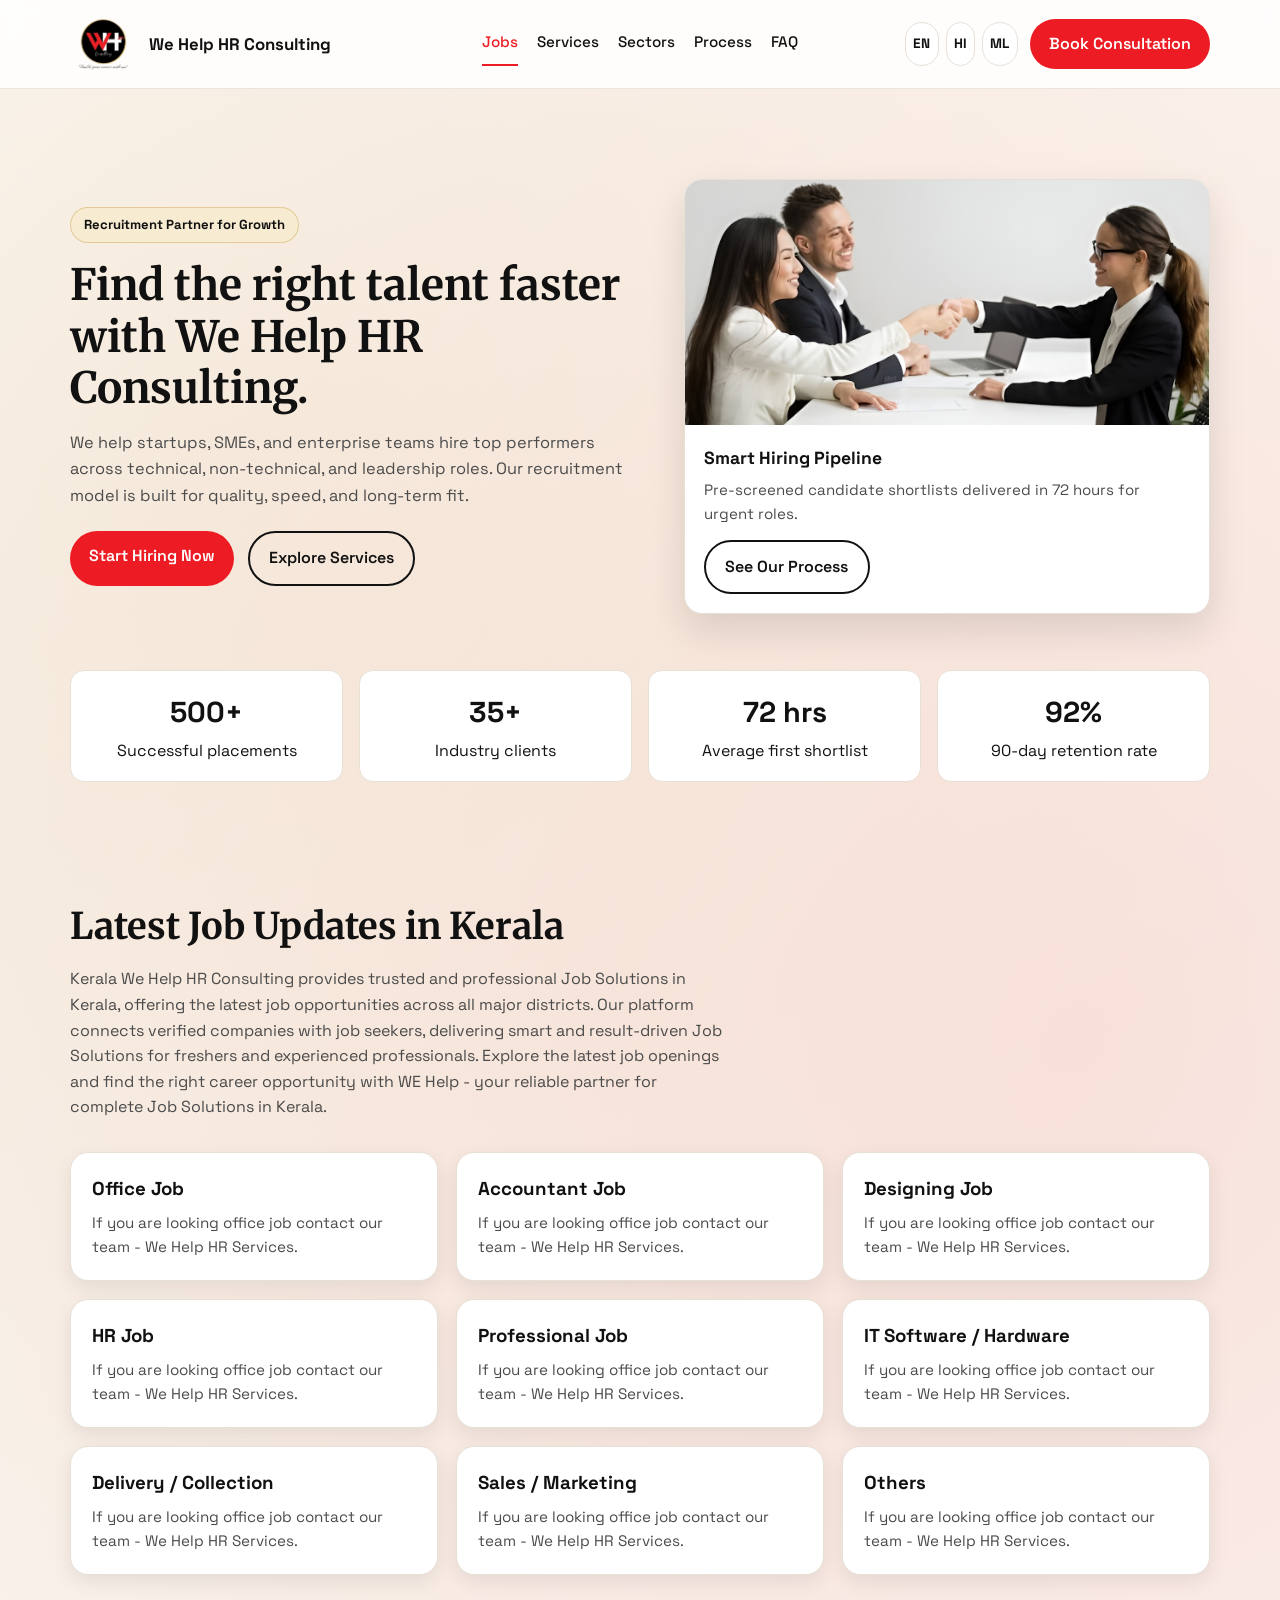
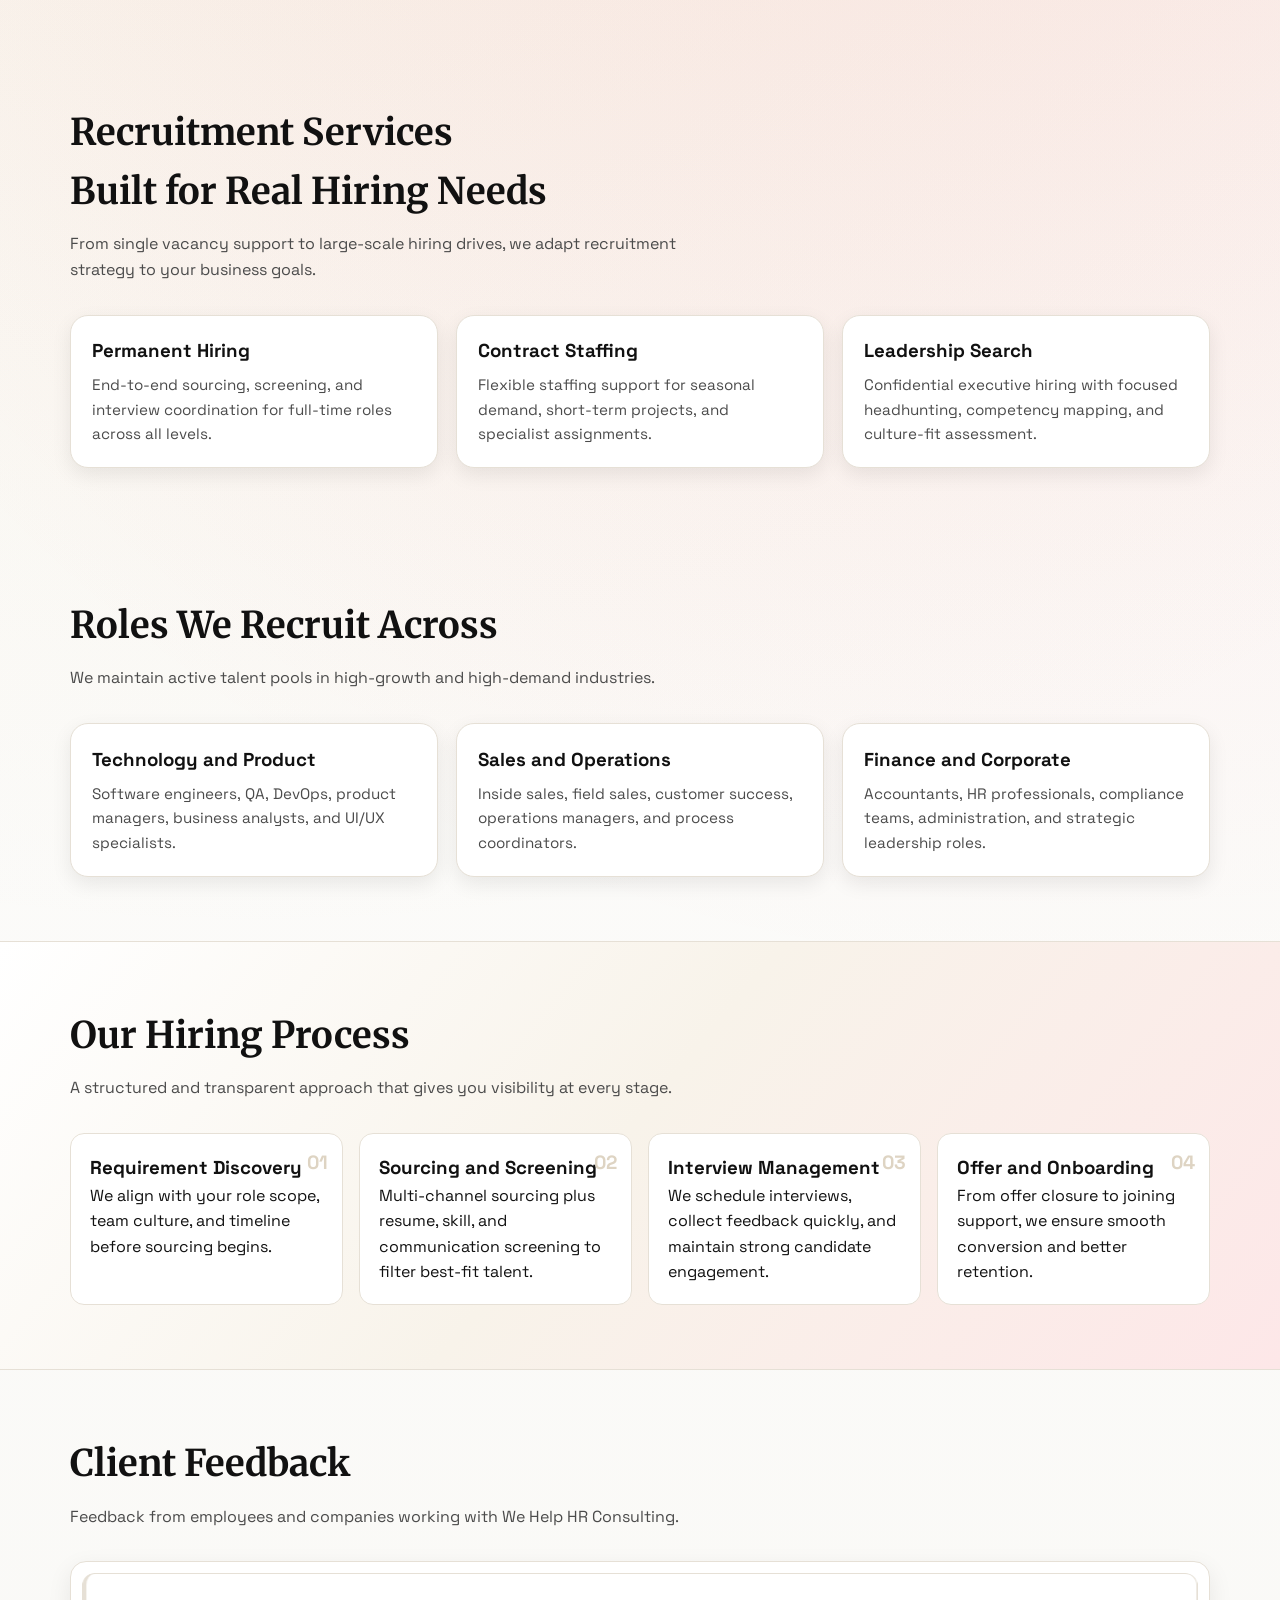
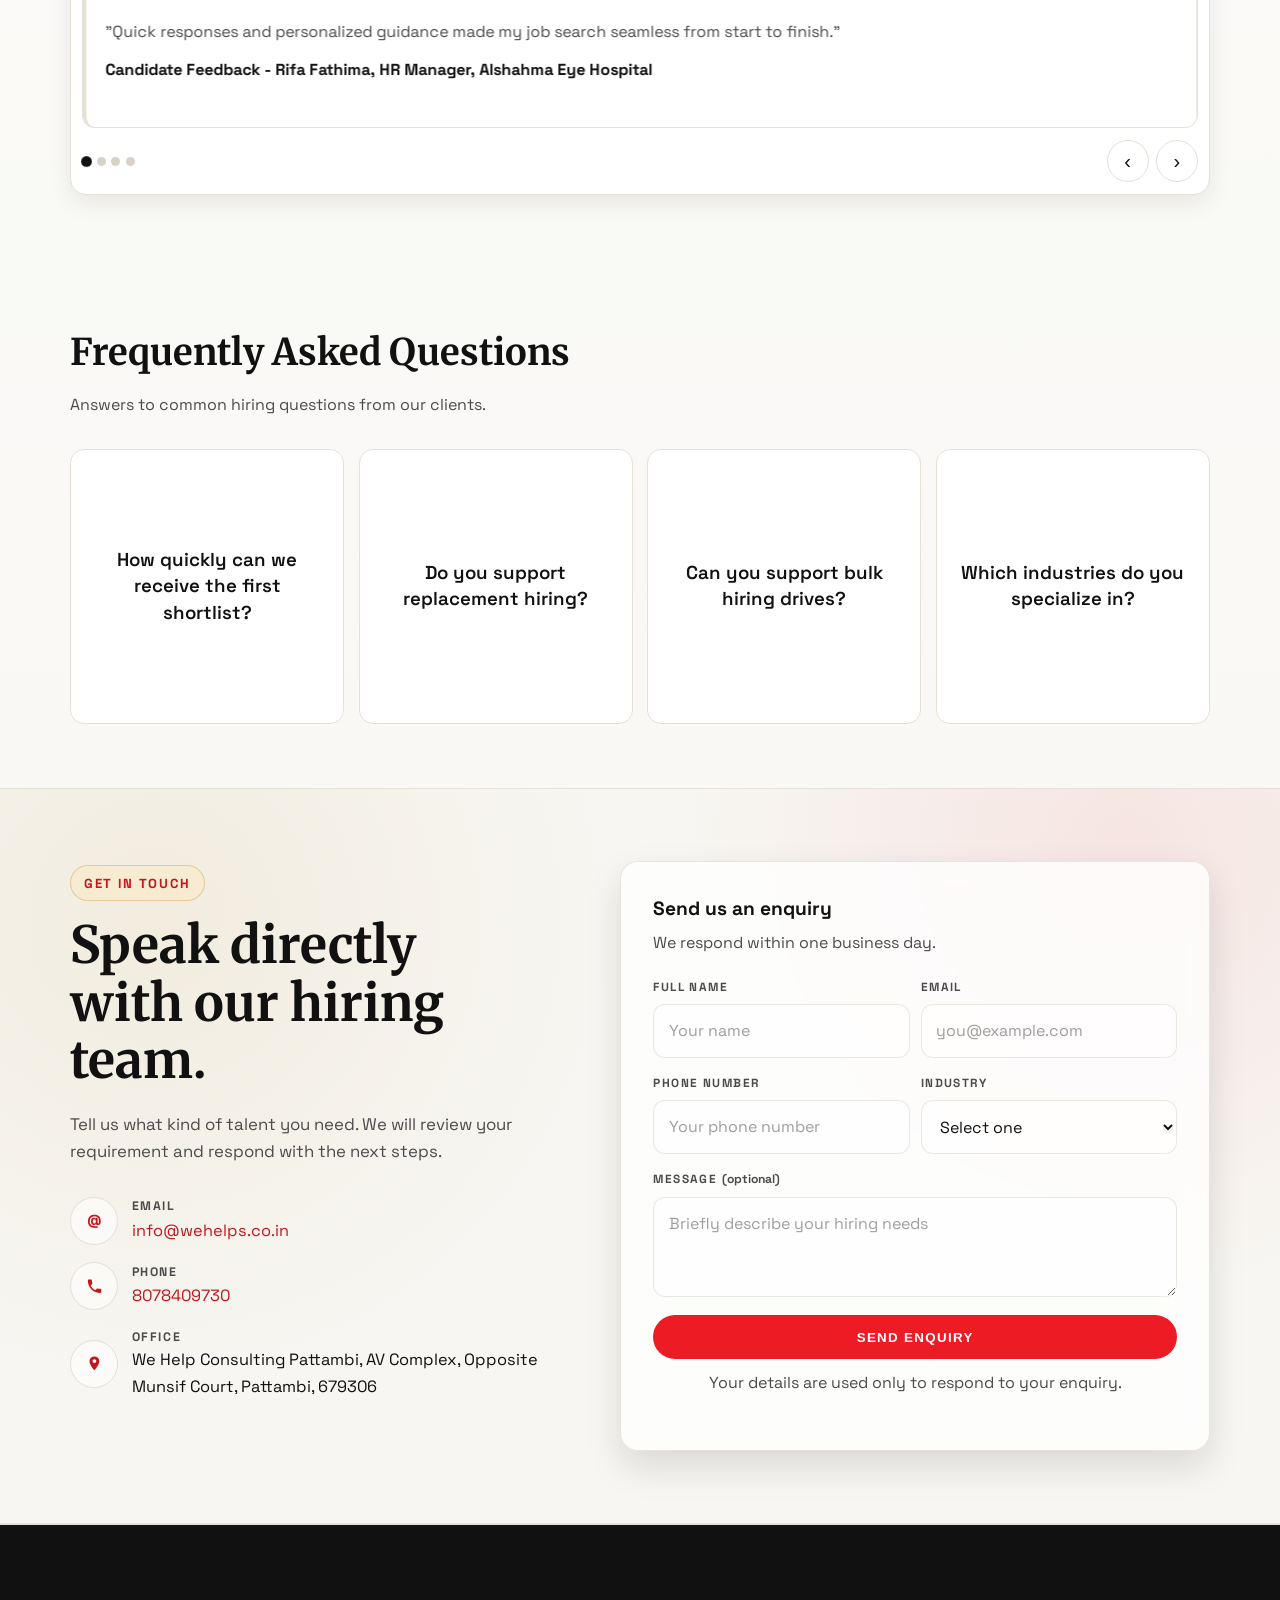
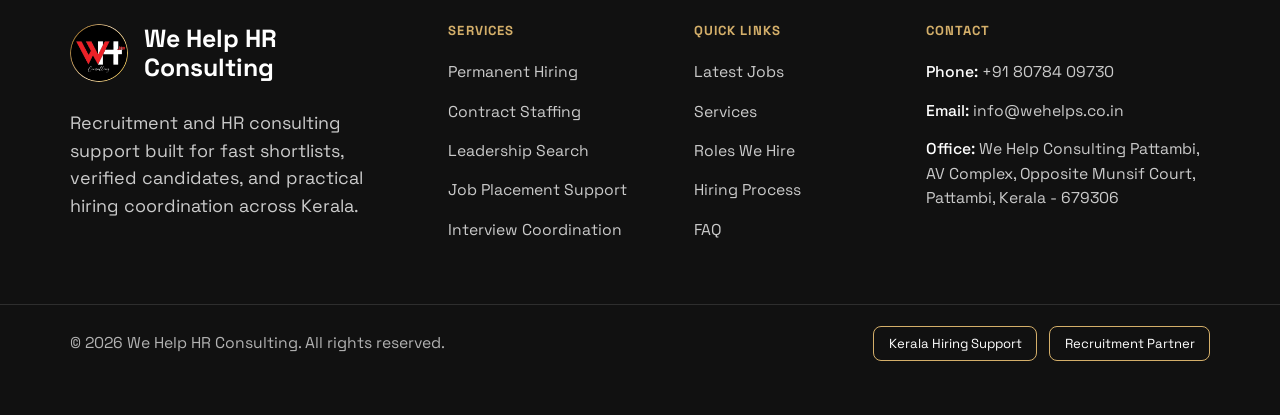
==== commit f36283ff: "Add files via upload" ====
--- a/index.html
+++ b/index.html
@@ -1,20 +1,73 @@
-﻿<!DOCTYPE html>
+<!DOCTYPE html>
 <html lang="en">
 <head>
   <meta charset="UTF-8">
   <meta name="viewport" content="width=device-width, initial-scale=1.0">
-  <title>We Help HR Consulting | HR Recruiting</title>
-  <meta name="description" content="We Help HR Consulting connects businesses with high-performing talent through fast, reliable recruitment solutions.">
-  <link rel="canonical" href="index.html">
-  <meta property="og:title" content="We Help HR Consulting">
-  <meta property="og:description" content="HR recruitment solutions for fast and reliable hiring.">
+  <title>Recruitment Agency Kerala | We Help HR Consulting</title>
+  <meta name="description" content="Find the right talent faster with We Help HR Consulting for startups, SMEs, and enterprise teams across Kerala.">
+  <meta name="keywords" content="recruitment agency Kerala, HR consulting Kerala, recruitment services Kerala, fast hiring services, job consultancy Kerala, permanent hiring services, contract staffing Kerala, leadership hiring consultancy, recruitment agency for companies, tech recruitment agency, sales hiring consultancy, finance recruitment services, end to end recruitment services, professional recruitment consultants, placement consultancy Kerala, latest jobs in Kerala, office jobs in Kerala, IT recruitment Kerala, bulk hiring services, hiring consultants Pattambi">
+  <meta name="robots" content="index, follow, max-image-preview:large">
+  <meta name="author" content="We Help HR Consulting">
+  <meta name="theme-color" content="#F7F6F2">
+  <meta name="geo.region" content="IN-KL">
+  <meta name="geo.placename" content="Pattambi, Kerala">
+  <link rel="canonical" href="https://wehelps.co.in/">
+  <meta property="og:title" content="Recruitment Agency Kerala | We Help HR Consulting">
+  <meta property="og:description" content="Find the right talent faster with We Help HR Consulting for startups, SMEs, and enterprise teams across Kerala.">
   <meta property="og:type" content="website">
-  <meta property="og:image" content="assets/images/logo/headerbg.png">
+  <meta property="og:url" content="https://wehelps.co.in/">
+  <meta property="og:site_name" content="We Help HR Consulting">
+  <meta property="og:image" content="https://wehelps.co.in/assets/images/logo/headerbg.png">
+  <meta property="og:image:alt" content="We Help HR Consulting logo">
   <meta property="og:locale" content="en_IN">
-  <link rel="alternate" hreflang="en" href="index-en.html">
-  <link rel="alternate" hreflang="hi" href="index-hi.html">
-  <link rel="alternate" hreflang="ml" href="index-ml.html">
-  <link rel="alternate" hreflang="x-default" href="index-en.html">
+  <meta name="twitter:card" content="summary_large_image">
+  <meta name="twitter:title" content="Recruitment Agency Kerala | We Help HR Consulting">
+  <meta name="twitter:description" content="Find the right talent faster with We Help HR Consulting for startups, SMEs, and enterprise teams across Kerala.">
+  <meta name="twitter:image" content="https://wehelps.co.in/assets/images/logo/headerbg.png">
+  <link rel="alternate" hreflang="en" href="https://wehelps.co.in/index-en.html">
+  <link rel="alternate" hreflang="hi" href="https://wehelps.co.in/index-hi.html">
+  <link rel="alternate" hreflang="ml" href="https://wehelps.co.in/index-ml.html">
+  <link rel="alternate" hreflang="x-default" href="https://wehelps.co.in/">
+  <script type="application/ld+json">
+  {
+    "@context": "https://schema.org",
+    "@type": "EmploymentAgency",
+    "@id": "https://wehelps.co.in/#business",
+    "name": "We Help HR Consulting",
+    "url": "https://wehelps.co.in/",
+    "logo": "https://wehelps.co.in/assets/images/logo/headerbg.png",
+    "image": "https://wehelps.co.in/assets/images/logo/headerbg.png",
+    "description": "We Help HR Consulting provides recruitment services, job consultancy, permanent hiring, contract staffing, leadership search, and placement support across Kerala.",
+    "email": "info@wehelps.co.in",
+    "telephone": "+918078409730",
+    "address": {
+      "@type": "PostalAddress",
+      "streetAddress": "AV Complex, Opposite Munsif Court",
+      "addressLocality": "Pattambi",
+      "postalCode": "679306",
+      "addressRegion": "Kerala",
+      "addressCountry": "IN"
+    },
+    "areaServed": ["Kerala", "Pattambi", "Palakkad"],
+    "knowsAbout": [
+      "Recruitment agency Kerala",
+      "HR consulting Kerala",
+      "Permanent hiring services",
+      "Contract staffing Kerala",
+      "Leadership hiring consultancy",
+      "Placement consultancy Kerala",
+      "Bulk hiring services",
+      "IT recruitment Kerala"
+    ],
+    "makesOffer": [
+      { "@type": "Offer", "itemOffered": { "@type": "Service", "name": "Permanent Hiring Support" } },
+      { "@type": "Offer", "itemOffered": { "@type": "Service", "name": "Contract Staffing Solutions" } },
+      { "@type": "Offer", "itemOffered": { "@type": "Service", "name": "Leadership Search" } },
+      { "@type": "Offer", "itemOffered": { "@type": "Service", "name": "Technology Hiring Services" } },
+      { "@type": "Offer", "itemOffered": { "@type": "Service", "name": "Finance And Corporate Recruitment" } }
+    ]
+  }
+  </script>
   <link rel="icon" type="image/png" href="assets/images/logo/faviconbg.png">
   <link rel="preconnect" href="https://fonts.googleapis.com">
   <link rel="preconnect" href="https://fonts.gstatic.com" crossorigin>
@@ -295,10 +348,10 @@
           <h2>Speak directly with our hiring team.</h2>
           <p>Tell us what kind of talent you need. We will review your requirement and respond with the next steps.</p>
           <div class="contact-methods">
-            <a class="contact-method" href="mailto:Wehelpjobsptb@gmail.com">
+            <a class="contact-method" href="mailto:info@wehelps.co.in">
               <span aria-hidden="true">@</span>
               <strong>Email</strong>
-              <em>Wehelpjobsptb@gmail.com</em>
+              <em>info@wehelps.co.in</em>
             </a>
             <a class="contact-method" href="tel:8078409730">
               <span aria-hidden="true">
@@ -358,17 +411,48 @@
     </section>
   </main>
 
-  <footer>
-    <div class="container">
-      <p class="footer-location">
-        <span class="location-badge" aria-hidden="true">
-          <svg viewBox="0 0 24 24" role="img" focusable="false">
-            <path fill="currentColor" d="M12 2a7 7 0 0 0-7 7c0 5.25 7 13 7 13s7-7.75 7-13a7 7 0 0 0-7-7zm0 9.5A2.5 2.5 0 1 1 12 6a2.5 2.5 0 0 1 0 5.5z"/>
-          </svg>
-        </span>
-        <span class="location-copy">We Help Consulting Pattambi, AV<br>Complex, Opposite Munsif Court<br>Pattambi, 679306</span>
-      </p>
-      <p>&copy; 2026 We Help HR Consulting. All rights reserved.</p>
+  <footer class="site-footer">
+    <div class="container footer-main">
+      <div class="footer-brand">
+        <div class="footer-brand-row">
+          <span class="footer-mark">
+            <img src="assets/images/logo/favicon-logo.jpeg" alt="We Help HR Consulting logo" width="58" height="58" loading="lazy" decoding="async">
+          </span>
+          <h2>We Help HR Consulting</h2>
+        </div>
+        <p>Recruitment and HR consulting support built for fast shortlists, verified candidates, and practical hiring coordination across Kerala.</p>
+      </div>
+      <nav class="footer-column" aria-label="Footer services">
+        <h3>Services</h3>
+        <a href="#services">Permanent Hiring</a>
+        <a href="#services">Contract Staffing</a>
+        <a href="#services">Leadership Search</a>
+        <a href="#jobs">Job Placement Support</a>
+        <a href="#process">Interview Coordination</a>
+      </nav>
+      <nav class="footer-column" aria-label="Footer quick links">
+        <h3>Quick Links</h3>
+        <a href="#jobs">Latest Jobs</a>
+        <a href="#services">Services</a>
+        <a href="#sectors">Roles We Hire</a>
+        <a href="#process">Hiring Process</a>
+        <a href="#faq">FAQ</a>
+      </nav>
+      <div class="footer-column footer-contact">
+        <h3>Contact</h3>
+        <p><strong>Phone:</strong> <a href="tel:+918078409730">+91 80784 09730</a></p>
+        <p><strong>Email:</strong> <a href="mailto:info@wehelps.co.in">info@wehelps.co.in</a></p>
+        <p><strong>Office:</strong> We Help Consulting Pattambi, AV Complex, Opposite Munsif Court, Pattambi, Kerala - 679306</p>
+      </div>
+    </div>
+    <div class="footer-bottom">
+      <div class="container footer-bottom-inner">
+        <p>&copy; 2026 We Help HR Consulting. All rights reserved.</p>
+        <div class="footer-badges" aria-label="Footer highlights">
+          <span>Kerala Hiring Support</span>
+          <span>Recruitment Partner</span>
+        </div>
+      </div>
     </div>
   </footer>
   <div class="mobile-sticky-cta" aria-label="Quick actions">
@@ -388,3 +472,5 @@
 
 
 
+
+
--- a/styles.css
+++ b/styles.css
@@ -1357,6 +1357,174 @@
       }
     }
 
+    .site-footer {
+      background: var(--secondary);
+      color: rgba(255, 255, 255, 0.78);
+      font-size: 0.98rem;
+      text-align: left;
+    }
+
+    .footer-main {
+      display: grid;
+      grid-template-columns: minmax(260px, 1.35fr) minmax(170px, 0.78fr) minmax(160px, 0.72fr) minmax(280px, 1.22fr);
+      gap: clamp(2rem, 5vw, 4.5rem);
+      padding: 4.2rem 0 3.8rem;
+    }
+
+    .footer-brand-row {
+      display: flex;
+      align-items: center;
+      gap: 1rem;
+      margin-bottom: 1.6rem;
+    }
+
+    .footer-mark {
+      width: 58px;
+      height: 58px;
+      border-radius: 50%;
+      display: inline-flex;
+      align-items: center;
+      justify-content: center;
+      overflow: hidden;
+      flex-shrink: 0;
+    }
+
+    .footer-mark img {
+      width: 58px;
+      height: 58px;
+      object-fit: cover;
+    }
+
+    .footer-brand h2 {
+      color: #fff;
+      font-size: 1.55rem;
+      line-height: 1.2;
+      margin: 0;
+    }
+
+    .footer-brand p {
+      max-width: 35ch;
+      color: rgba(255, 255, 255, 0.78);
+      font-size: 1.12rem;
+      line-height: 1.55;
+    }
+
+    .footer-column {
+      display: grid;
+      align-content: start;
+      gap: 0.9rem;
+    }
+
+    .footer-column h3 {
+      color: var(--accent);
+      font-size: 0.82rem;
+      letter-spacing: 0.08em;
+      line-height: 1;
+      margin-bottom: 0.55rem;
+      text-transform: uppercase;
+    }
+
+    .footer-column a {
+      color: rgba(255, 255, 255, 0.78);
+      text-decoration: none;
+      transition: color 0.2s ease;
+    }
+
+    .footer-column a:hover,
+    .footer-column a:focus-visible {
+      color: #fff;
+    }
+
+    .footer-contact p {
+      color: rgba(255, 255, 255, 0.78);
+      line-height: 1.55;
+    }
+
+    .footer-contact strong {
+      color: #fff;
+      font-weight: 500;
+    }
+
+    .footer-bottom {
+      border-top: 1px solid rgba(255, 255, 255, 0.12);
+    }
+
+    .footer-bottom-inner {
+      display: flex;
+      align-items: center;
+      justify-content: space-between;
+      gap: 1rem;
+      padding: 1.35rem 0;
+    }
+
+    .footer-bottom p {
+      color: rgba(255, 255, 255, 0.68);
+      text-align: left;
+    }
+
+    .footer-badges {
+      display: flex;
+      flex-wrap: wrap;
+      justify-content: flex-end;
+      gap: 0.75rem;
+    }
+
+    .footer-badges span {
+      border: 1px solid var(--accent);
+      border-radius: 8px;
+      color: #fff;
+      font-size: 0.82rem;
+      line-height: 1;
+      padding: 0.62rem 0.9rem;
+    }
+
+    @media (max-width: 980px) {
+      .footer-main {
+        grid-template-columns: 1fr 1fr;
+      }
+    }
+
+    @media (max-width: 760px) {
+      .footer-main {
+        grid-template-columns: 1fr;
+        gap: 2rem;
+        padding: 3.2rem 0 2.8rem;
+      }
+
+      .footer-brand p {
+        max-width: 100%;
+      }
+
+      .footer-bottom-inner {
+        align-items: flex-start;
+        flex-direction: column;
+      }
+
+      .footer-badges {
+        justify-content: flex-start;
+      }
+    }
+
+    @media (max-width: 560px) {
+      .footer-brand-row {
+        align-items: flex-start;
+        flex-direction: column;
+      }
+
+      .footer-brand h2 {
+        font-size: 1.35rem;
+      }
+
+      .footer-brand p {
+        font-size: 1rem;
+      }
+
+      .footer-badges span {
+        width: 100%;
+        text-align: center;
+      }
+    }
+
     @media (prefers-reduced-motion: reduce) {
       *,
       *::before,
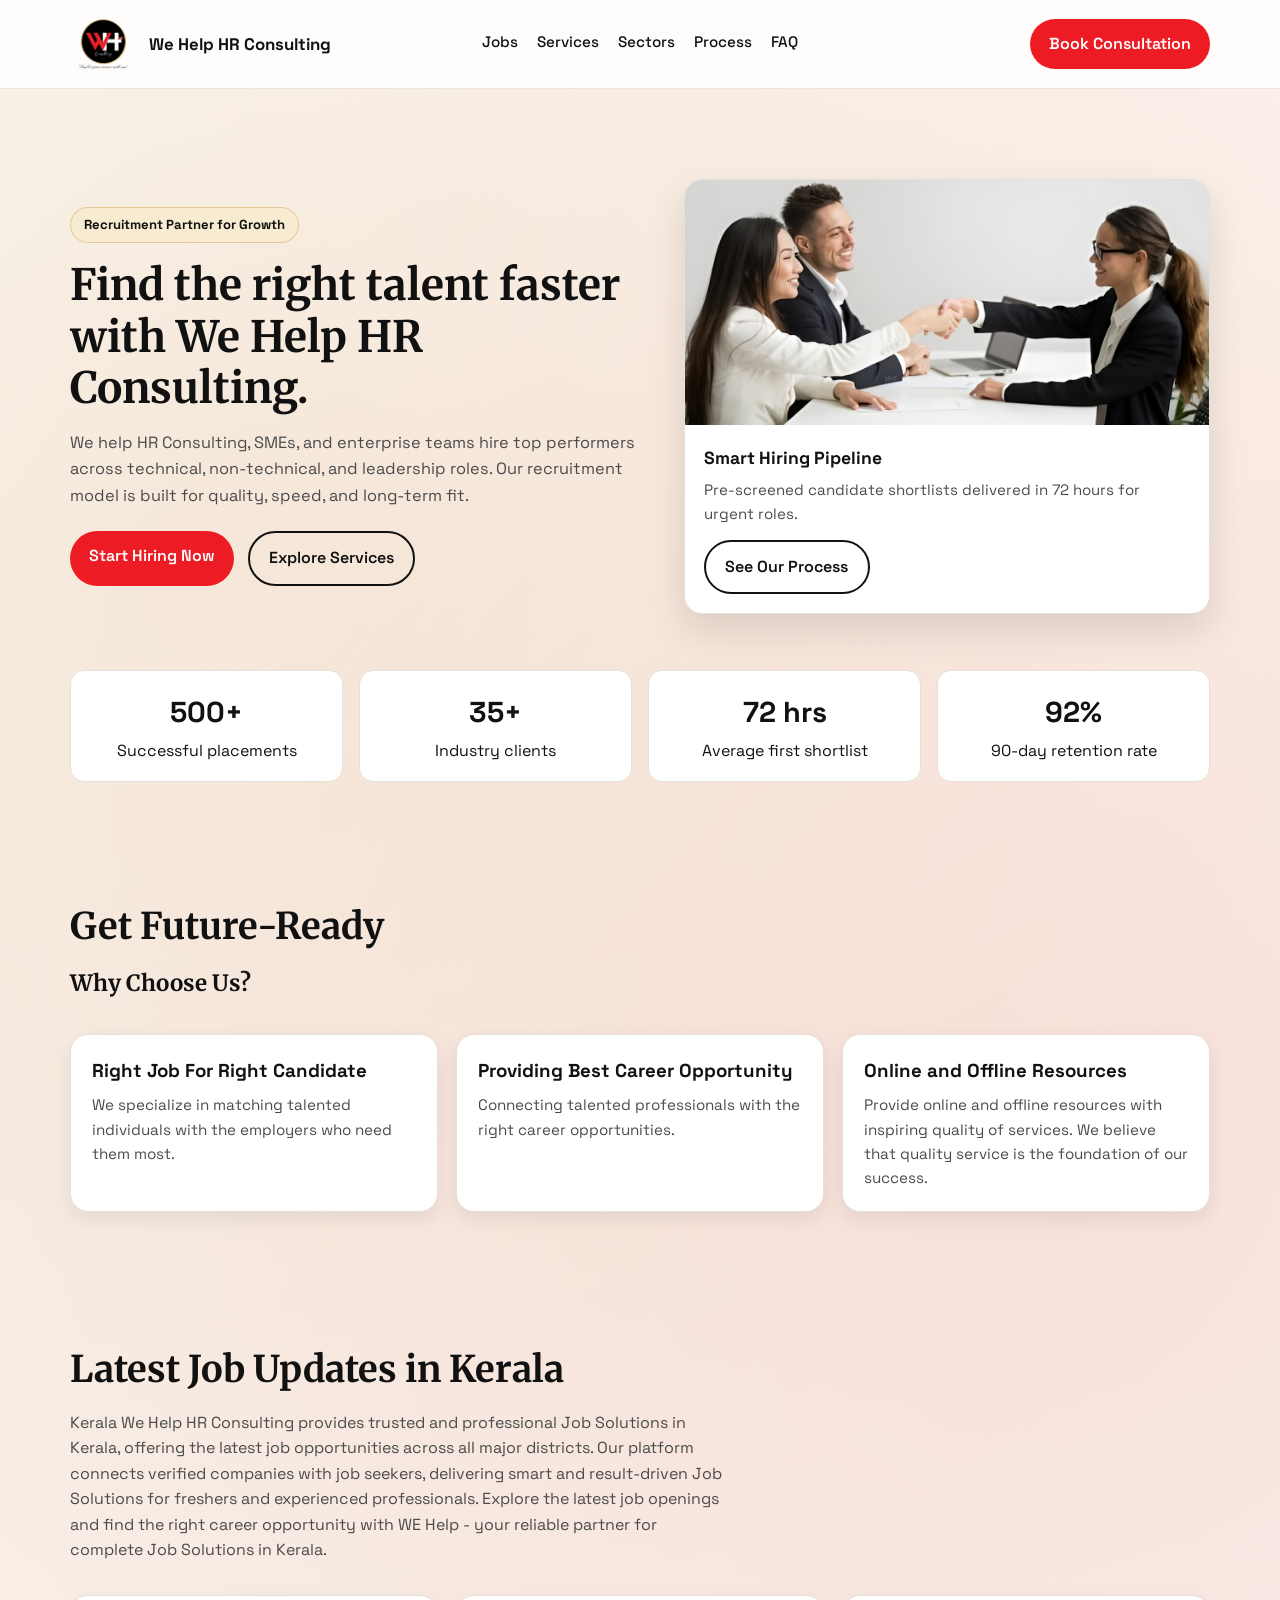
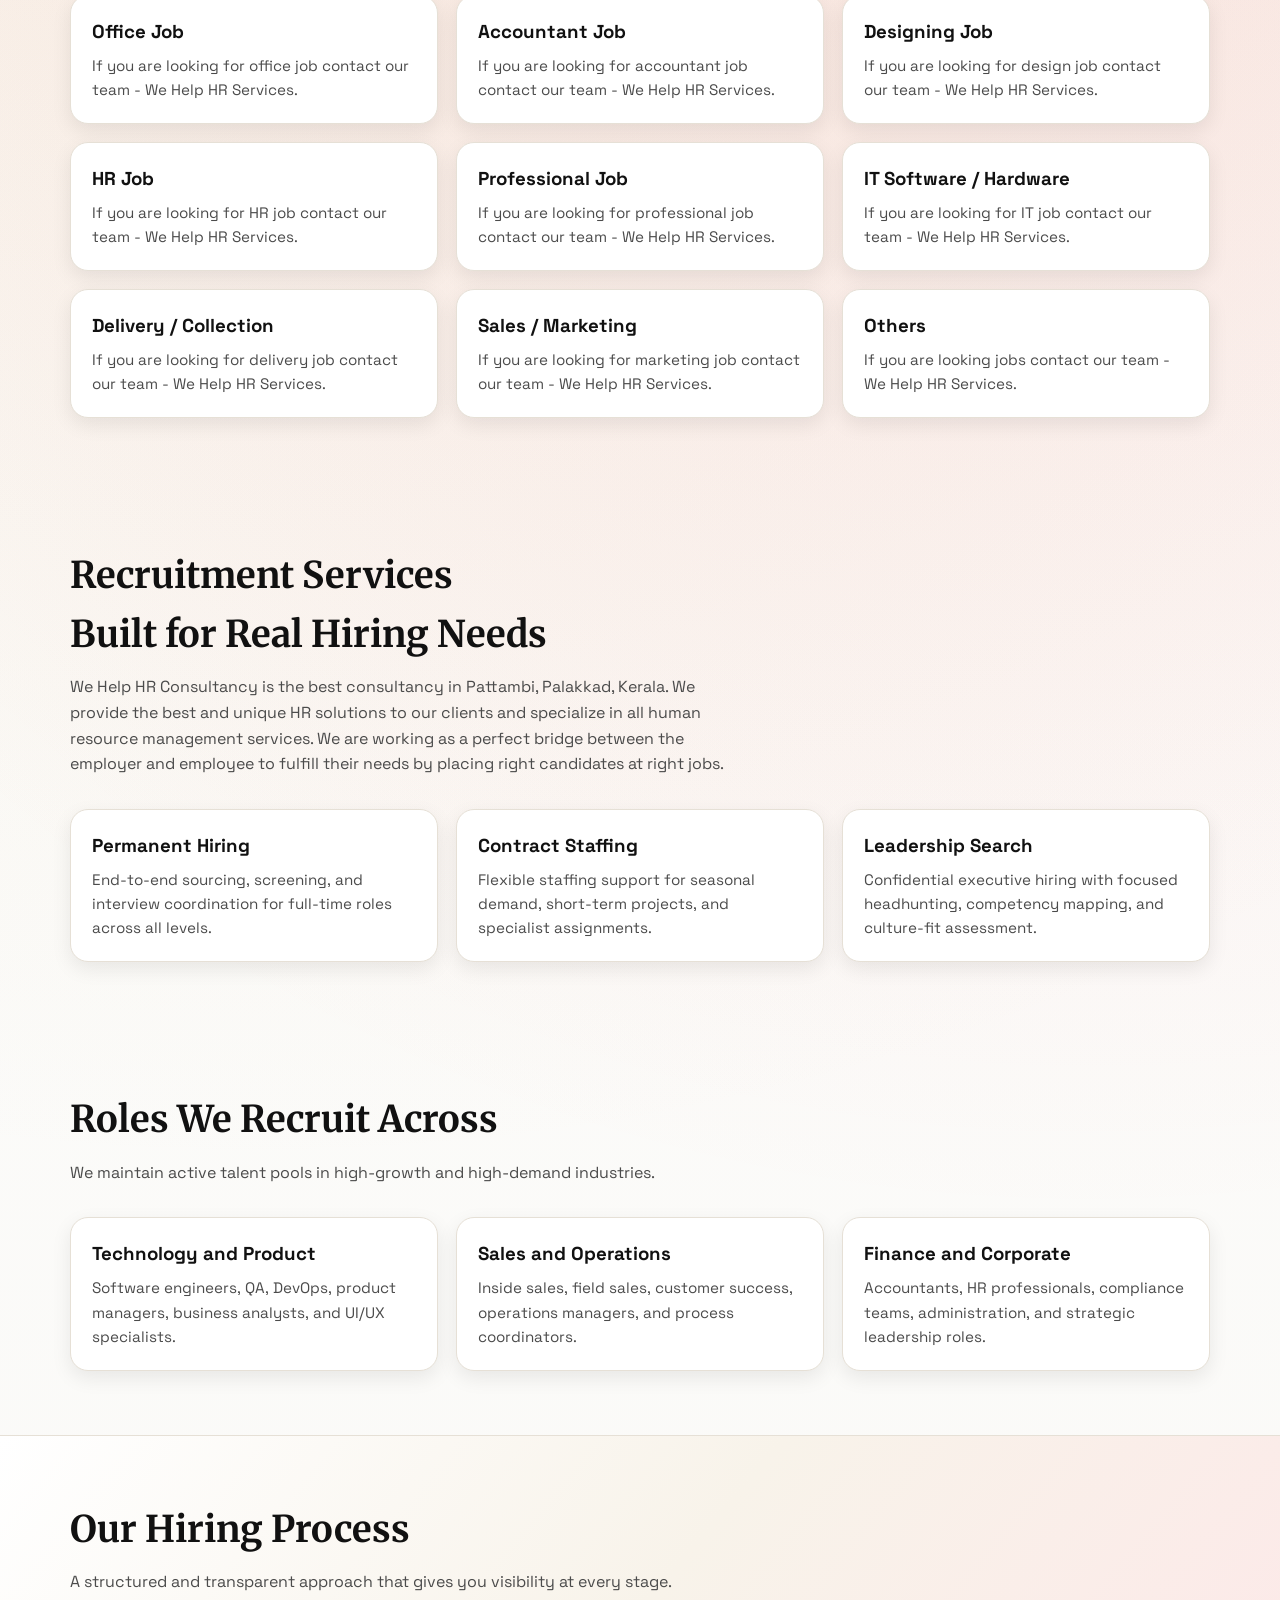
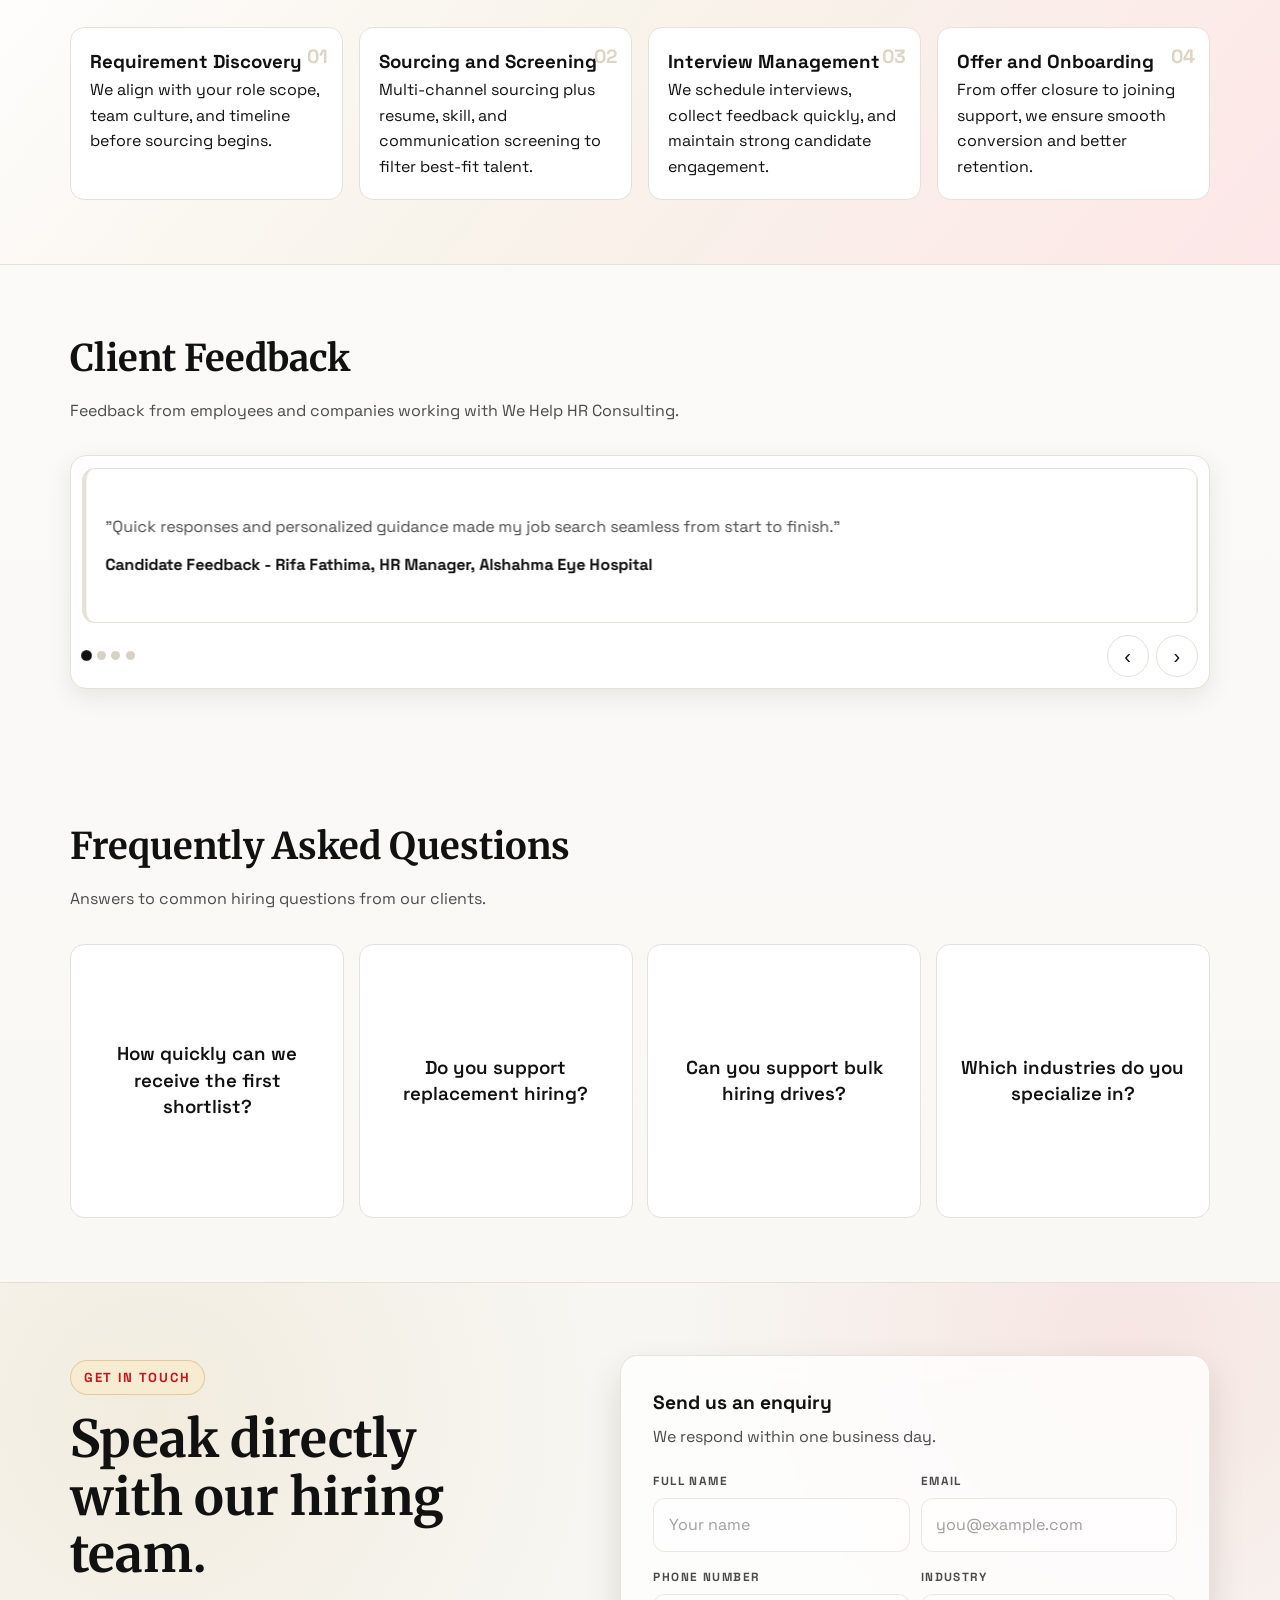
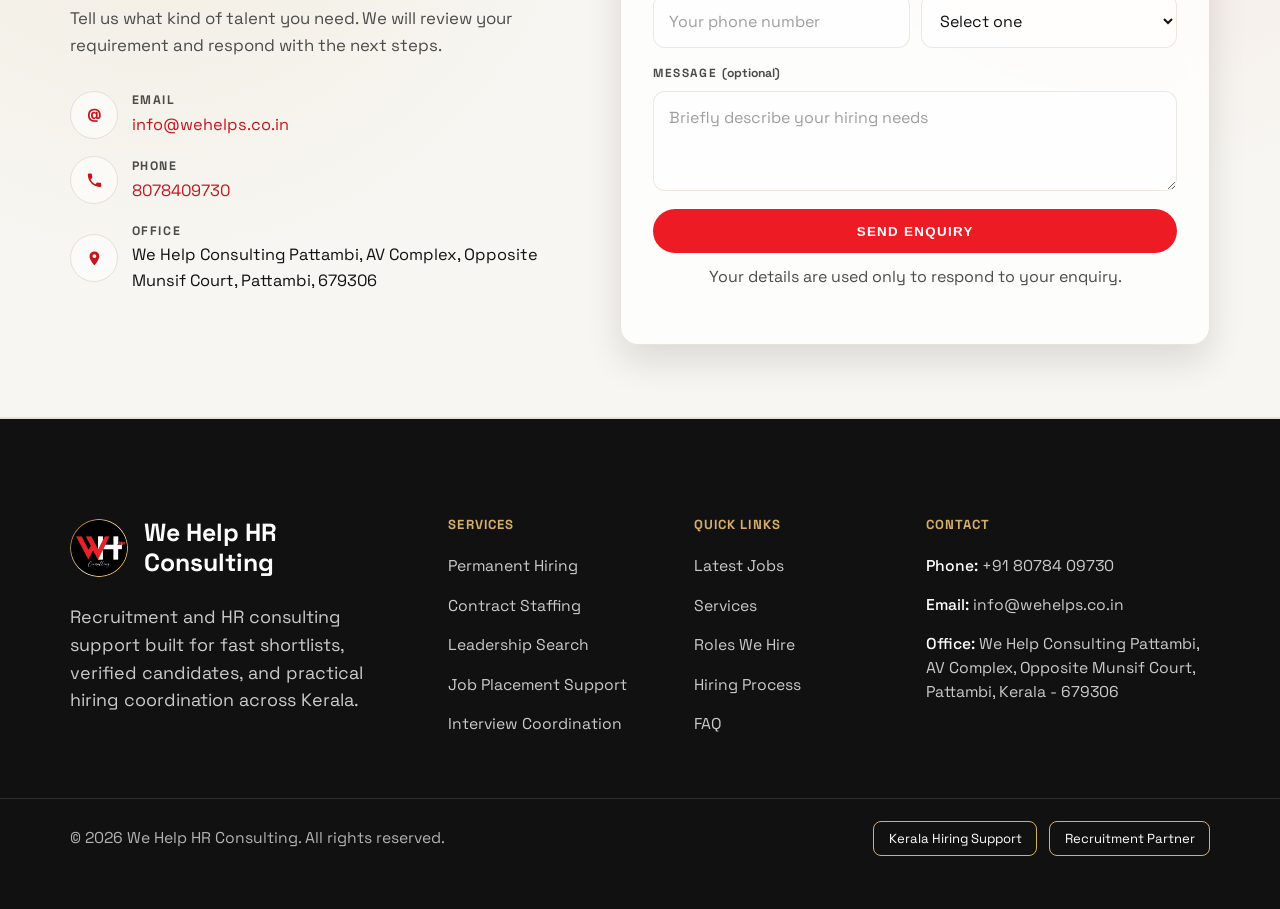
==== commit d92ba9a4: "Add files via upload" ====
--- a/index.html
+++ b/index.html
@@ -24,9 +24,7 @@
   <meta name="twitter:title" content="Recruitment Agency Kerala | We Help HR Consulting">
   <meta name="twitter:description" content="Find the right talent faster with We Help HR Consulting for startups, SMEs, and enterprise teams across Kerala.">
   <meta name="twitter:image" content="https://wehelps.co.in/assets/images/logo/headerbg.png">
-  <link rel="alternate" hreflang="en" href="https://wehelps.co.in/index-en.html">
-  <link rel="alternate" hreflang="hi" href="https://wehelps.co.in/index-hi.html">
-  <link rel="alternate" hreflang="ml" href="https://wehelps.co.in/index-ml.html">
+  <link rel="alternate" hreflang="en" href="https://wehelps.co.in/">
   <link rel="alternate" hreflang="x-default" href="https://wehelps.co.in/">
   <script type="application/ld+json">
   {
@@ -92,7 +90,6 @@
         </ul>
       </nav>
       <div class="header-actions">
-        <div class="lang-switch"><a href="index-en.html">EN</a><a href="index-hi.html">HI</a><a href="index-ml.html">ML</a></div>
         <a href="#contact" class="btn btn-primary header-cta">Book Consultation</a>
       </div>
     </div>
@@ -105,7 +102,7 @@
           <div class="kicker">Recruitment Partner for Growth</div>
           <h1>Find the right talent faster with We Help HR Consulting.</h1>
           <p>
-            We help startups, SMEs, and enterprise teams hire top performers across technical, non-technical, and leadership roles.
+            We help HR Consulting, SMEs, and enterprise teams hire top performers across technical, non-technical, and leadership roles.
             Our recruitment model is built for quality, speed, and long-term fit.
           </p>
           <div class="hero-actions">
@@ -145,7 +142,28 @@
       </div>
     </section>
 
-    
+    <section class="section" id="why-choose-us">
+      <div class="container">
+        <div class="section-heading">
+          <h2>Get Future-Ready</h2>
+          <h3>Why Choose Us?</h3>
+        </div>
+        <div class="cards-3">
+          <article class="card">
+            <h3>Right Job For Right Candidate</h3>
+            <p>We specialize in matching talented individuals with the employers who need them most.</p>
+          </article>
+          <article class="card">
+            <h3>Providing Best Career Opportunity</h3>
+            <p>Connecting talented professionals with the right career opportunities.</p>
+          </article>
+          <article class="card">
+            <h3>Online and Offline Resources</h3>
+            <p>Provide online and offline resources with inspiring quality of services. We believe that quality service is the foundation of our success.</p>
+          </article>
+        </div>
+      </div>
+    </section>
 
 
     <section class="section" id="jobs">
@@ -157,39 +175,39 @@
         <div class="cards-3">
           <article class="card">
             <h3>Office Job</h3>
-            <p>If you are looking office job contact our team - We Help HR Services.</p>
+            <p>If you are looking for office job contact our team - We Help HR Services.</p>
           </article>
           <article class="card">
             <h3>Accountant Job</h3>
-            <p>If you are looking office job contact our team - We Help HR Services.</p>
+            <p>If you are looking for accountant job contact our team - We Help HR Services.</p>
           </article>
           <article class="card">
             <h3>Designing Job</h3>
-            <p>If you are looking office job contact our team - We Help HR Services.</p>
+            <p>If you are looking for design job contact our team - We Help HR Services.</p>
           </article>
           <article class="card">
             <h3>HR Job</h3>
-            <p>If you are looking office job contact our team - We Help HR Services.</p>
+            <p>If you are looking for HR job contact our team - We Help HR Services.</p>
           </article>
           <article class="card">
             <h3>Professional Job</h3>
-            <p>If you are looking office job contact our team - We Help HR Services.</p>
+            <p>If you are looking for professional job contact our team - We Help HR Services.</p>
           </article>
           <article class="card">
             <h3>IT Software / Hardware</h3>
-            <p>If you are looking office job contact our team - We Help HR Services.</p>
+            <p>If you are looking for IT job contact our team - We Help HR Services.</p>
           </article>
           <article class="card">
             <h3>Delivery / Collection</h3>
-            <p>If you are looking office job contact our team - We Help HR Services.</p>
+            <p>If you are looking for delivery job contact our team - We Help HR Services.</p>
           </article>
           <article class="card">
             <h3>Sales / Marketing</h3>
-            <p>If you are looking office job contact our team - We Help HR Services.</p>
+            <p>If you are looking for marketing job contact our team - We Help HR Services.</p>
           </article>
           <article class="card">
             <h3>Others</h3>
-            <p>If you are looking office job contact our team - We Help HR Services.</p>
+            <p>If you are looking jobs contact our team - We Help HR Services.</p>
           </article>
         </div>
       </div>
@@ -199,7 +217,7 @@
       <div class="container">
         <div class="section-heading">
           <h2>Recruitment Services Built for Real Hiring Needs</h2>
-          <p>From single vacancy support to large-scale hiring drives, we adapt recruitment strategy to your business goals.</p>
+          <p class="bounded-copy">We Help HR Consultancy is the best consultancy in Pattambi, Palakkad, Kerala. We provide the best and unique HR solutions to our clients and specialize in all human resource management services. We are working as a perfect bridge between the employer and employee to fulfill their needs by placing right candidates at right jobs.</p>
         </div>
         <div class="cards-3">
           <article class="card">
@@ -463,14 +481,5 @@
   <script defer src='script.js'></script>
 </body>
 </html>
-
-
-
-
 
 
-
-
-
-
-
